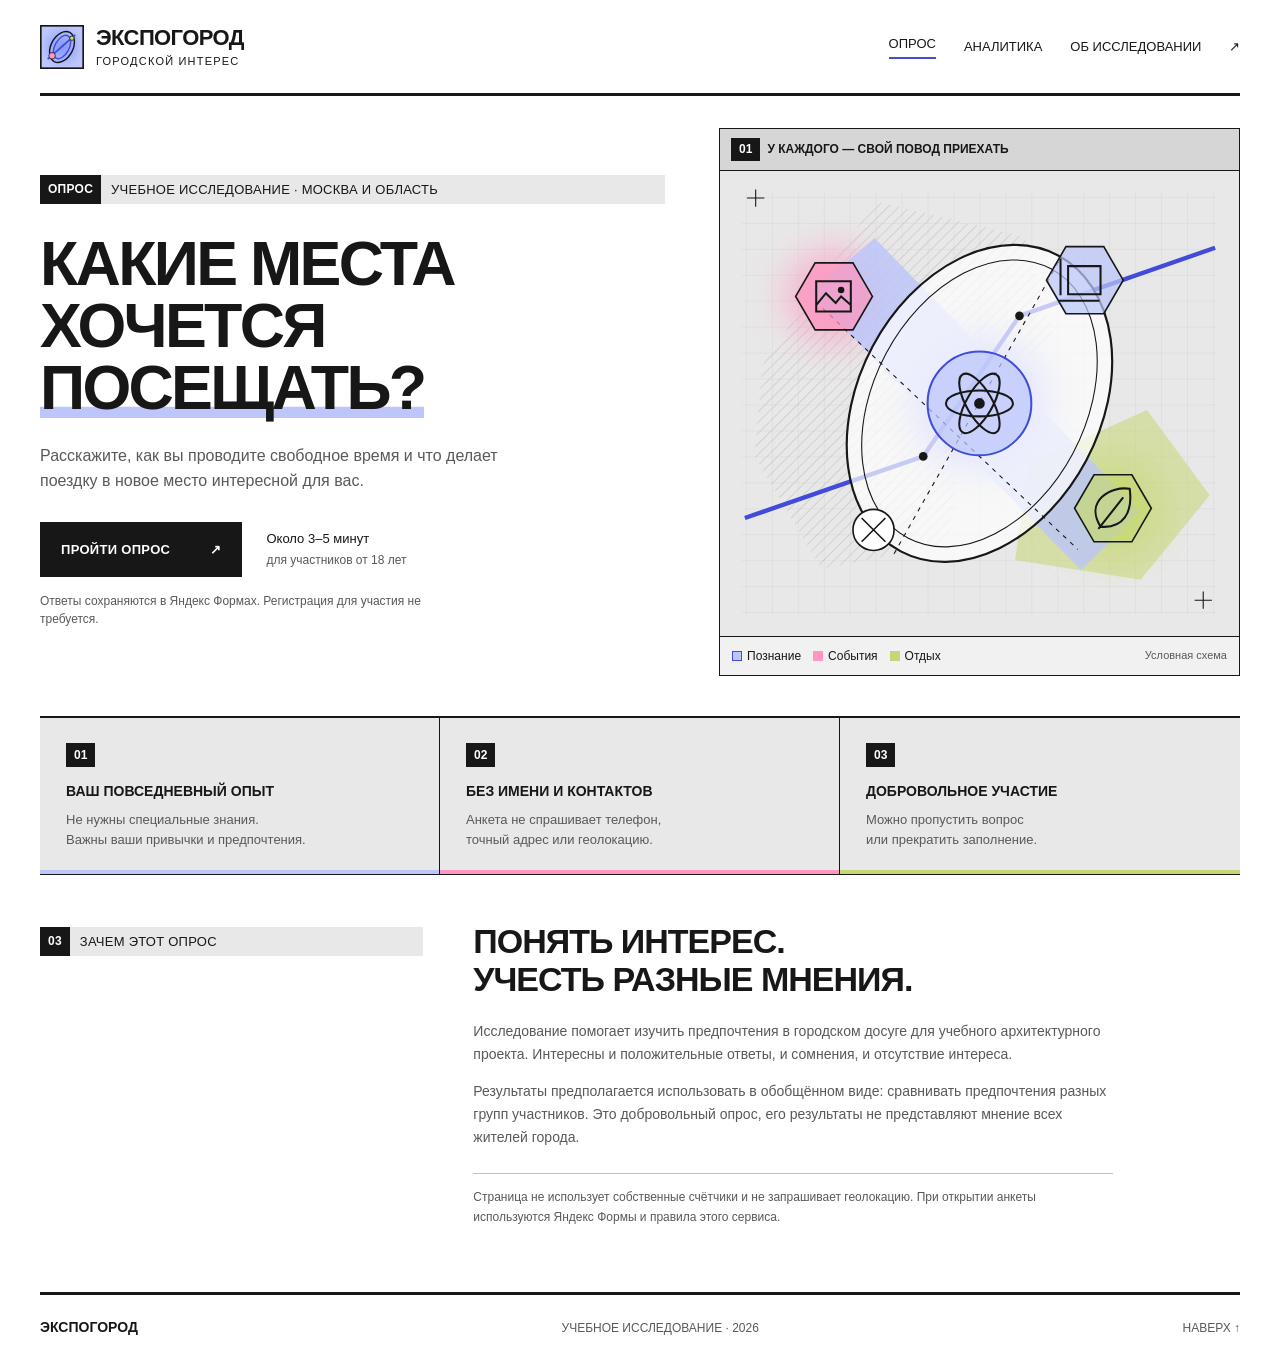
==== index.html @ 13294759 "Strengthen infographic outlines, soften fills and enrich metric gradients" ====
<!doctype html>
<html lang="ru">
<head>
  <meta charset="utf-8">
  <meta name="viewport" content="width=device-width, initial-scale=1">
  <meta name="description" content="Учебное исследование городского досуга: какие места вы посещаете и что хотели бы видеть рядом.">
  <meta name="theme-color" content="#414cda">
  <title>Экспогород — городской интерес</title>
  <link rel="icon" href="assets/mark.svg?v=2.8" type="image/svg+xml">
  <link rel="stylesheet" href="style.css?v=2.8">
  <script src="config.js?v=2.8" defer></script>
  <script src="app.js?v=2.8" defer></script>
</head>
<body>
  <a class="skip" href="#main">Перейти к содержанию</a>
  <header class="header wrap">
    <a class="brand" href="./" aria-label="Экспогород — главная"><img src="assets/mark.svg?v=2.8" alt="" width="34" height="34">ЭКСПОГОРОД<span>городской интерес</span></a>
    <nav class="header-nav" aria-label="Разделы страницы"><a class="about-link" href="./" aria-current="page">Опрос</a><a class="about-link" href="analytics.html">Аналитика</a><a class="about-link" href="#about">Об исследовании <span aria-hidden="true">↗</span></a></nav>
  </header>
  <main id="main">
    <section class="hero wrap" aria-labelledby="title">
      <div class="hero-copy">
        <p class="eyebrow"><span class="badge">Опрос</span> Учебное исследование · Москва и область</p>
        <h1 id="title">Какие места<br>хочется<br><em>посещать?</em></h1>
        <p class="lead">Расскажите, как вы проводите свободное время и что делает поездку в новое место интересной для вас.</p>
        <div class="hero-action"><button id="start" class="primary" type="button">Пройти опрос <span aria-hidden="true">↗</span></button><span class="duration">Около 3–5 минут<br><small>для участников от 18 лет</small></span></div>
        <p id="availability" class="availability" role="status">Ответы сохраняются в Яндекс Формах. Регистрация для участия не требуется.</p>
      </div>
      <div class="art" aria-hidden="true">
        <div class="diagram-title"><span class="badge">01</span> У каждого — свой повод приехать</div>
        <svg viewBox="0 0 480 430" xmlns="http://www.w3.org/2000/svg">
          <defs>
            <filter id="hero-glow" x="-90%" y="-90%" width="280%" height="280%"><feGaussianBlur stdDeviation="17"/></filter>
            <pattern id="grid" width="24" height="24" patternUnits="userSpaceOnUse"><path d="M24 0H0V24" fill="none" stroke="#c8c8c8" stroke-width=".5"/></pattern>
            <pattern id="hatch" width="7" height="7" patternUnits="userSpaceOnUse" patternTransform="rotate(45)"><path d="M0 0V7" stroke="#bdbdbd" stroke-width="1"/></pattern>
          </defs>
          <rect width="480" height="430" fill="#e8e8e8"/><rect x="20" y="20" width="440" height="390" fill="url(#grid)"/>
          <g filter="url(#hero-glow)" opacity=".65"><circle cx="240" cy="215" r="62" fill="#7e8dff"/><circle cx="105" cy="116" r="44" fill="#fe96c1"/><circle cx="363" cy="312" r="44" fill="#c6d875"/></g>
          <path d="M39 180 144 28l138 33 27 93-82 58-16 133-117 23-62-104Z" fill="url(#hatch)"/>
          <path d="m286 270 109-49 58 79-64 78-116-18Z" fill="#c6d875" fill-opacity=".55"/>
          <path d="m83 113 60-51 246 253-55 54Z" fill="#bcc6fb" fill-opacity=".8"/>
          <path d="M23 321 188 264 277 134 458 71" fill="none" stroke="#414cda" stroke-width="4"/>
          <g transform="rotate(28 240 215)" fill="#fff" fill-opacity=".7" stroke="#171717">
            <ellipse cx="240" cy="215" rx="112" ry="155" stroke-width="2"/><ellipse cx="240" cy="215" rx="98" ry="141" fill="none" stroke-width="1"/>
          </g>
          <path d="m95 127 236 223M161 354 315 81" stroke="#171717" stroke-width="1" stroke-dasharray="4 5" fill="none"/>
          <circle cx="240" cy="215" r="48" fill="#bcc6fb" fill-opacity=".72" stroke="#414cda" stroke-width="1.9"/>
          <g transform="translate(240 215)" fill="none" stroke="#171717" stroke-width="1.9">
            <ellipse rx="31" ry="12"/><ellipse rx="31" ry="12" transform="rotate(60)"/><ellipse rx="31" ry="12" transform="rotate(120)"/><circle r="4" fill="#171717"/>
          </g>
          <g transform="translate(105 116)">
            <path d="m-35 0 18-31h35L36 0 18 31h-35Z" fill="#fe96c1" fill-opacity=".72" stroke="#171717" stroke-width="1.5"/>
            <path d="M-16-14h32v28h-32Zm0 22 9-11 9 9 5-6 9 8" fill="none" stroke="#171717" stroke-width="1.9"/><circle cx="7" cy="-6" r="3" fill="#171717"/>
          </g>
          <g transform="translate(363 312)">
            <path d="m-35 0 18-31h35L36 0 18 31h-35Z" fill="#c6d875" fill-opacity=".72" stroke="#171717" stroke-width="1.5"/>
            <path d="M-11 17C-26-7-1-21 16-18c3 22-6 37-27 35ZM-13 19 10-10" fill="none" stroke="#171717" stroke-width="1.9"/>
          </g>
          <g transform="translate(337 101)">
            <path d="m-35 0 18-31h35L36 0 18 31h-35Z" fill="#bcc6fb" fill-opacity=".72" stroke="#171717" stroke-width="1.5"/>
            <path d="M-15-13h30v26h-30Zm-7-7v34m-2 5h38" fill="none" stroke="#171717" stroke-width="1.9"/>
          </g>
          <g transform="translate(142 332)">
            <circle r="19" fill="#fff" stroke="#171717" stroke-width="1.5"/><path d="m-11 11 22-22m-22 0 22 22" stroke="#171717" stroke-width="1.5"/>
          </g>
          <g fill="#171717"><circle cx="188" cy="264" r="4"/><circle cx="277" cy="134" r="4"/></g>
          <g stroke="#171717" stroke-width="1"><path d="M25 25h16m-8-8v16M439 397h16m-8-8v16"/></g>
        </svg>
        <div class="diagram-legend"><span><i class="swatch science"></i>Познание</span><span><i class="swatch events"></i>События</span><span><i class="swatch nature"></i>Отдых</span><small>Условная схема</small></div>
      </div>
    </section>
    <section class="facts wrap" aria-label="Участие в опросе">
      <div><span class="number">01</span><h2>Ваш повседневный опыт</h2><p>Не нужны специальные знания.<br>Важны ваши привычки и предпочтения.</p></div>
      <div><span class="number">02</span><h2>Без имени и контактов</h2><p>Анкета не спрашивает телефон,<br>точный адрес или геолокацию.</p></div>
      <div><span class="number">03</span><h2>Добровольное участие</h2><p>Можно пропустить вопрос<br>или прекратить заполнение.</p></div>
    </section>
    <section id="survey" class="survey wrap" hidden aria-labelledby="survey-title">
      <div class="section-top"><div><p class="eyebrow"><span class="badge">02</span> Анкета</p><h2 id="survey-title">Ваш взгляд на город</h2></div><a id="form-link" class="text-link" target="_blank" rel="noopener noreferrer">Открыть отдельно ↗</a></div>
      <p class="embed-note">Если анкета не загрузилась, откройте её отдельно. Ответы сохраняются в Яндекс Формах.</p>
      <div id="form-mount"></div>
    </section>
    <section id="about" class="about wrap" aria-labelledby="about-title">
      <p class="eyebrow"><span class="badge">03</span> Зачем этот опрос</p><div><h2 id="about-title">Понять интерес.<br>Учесть разные мнения.</h2><p>Исследование помогает изучить предпочтения в городском досуге для учебного архитектурного проекта. Интересны и положительные ответы, и сомнения, и отсутствие интереса.</p><p>Результаты предполагается использовать в обобщённом виде: сравнивать предпочтения разных групп участников. Это добровольный опрос, его результаты не представляют мнение всех жителей города.</p><p class="privacy">Страница не использует собственные счётчики и не запрашивает геолокацию. При открытии анкеты используются Яндекс Формы и правила этого сервиса.</p></div>
    </section>
  </main>
  <footer class="footer wrap"><span>ЭКСПОГОРОД</span><span>Учебное исследование · 2026</span><a href="#main">Наверх ↑</a></footer>
  <noscript><p class="wrap">Без JavaScript можно <a href="https://forms.yandex.ru/u/6aca68b9060b53c6863d3e48" target="_blank" rel="noopener noreferrer">открыть анкету отдельно в Яндекс Формах</a>.</p></noscript>
</body>
</html>
---- style.css ----
:root{--ink:#171717;--muted:#595959;--paper:#fff;--panel:#e8e8e8;--line:#bebebe;--accent:#414cda;--lavender:#bcc6fb;--pink:#fe96c1;--lime:#c6d875}
*{box-sizing:border-box}html{scroll-behavior:smooth;scroll-padding-top:24px}body{margin:0;background:var(--paper);color:var(--ink);font-family:'Helvetica Neue',Helvetica,Arial,sans-serif;line-height:1.5}a{color:inherit}.wrap{max-width:1320px;width:calc(100% - 80px);margin-inline:auto}.skip{position:absolute;left:12px;top:-80px;background:var(--ink);color:white;padding:12px;z-index:10}.skip:focus{top:12px}
.header{display:flex;align-items:center;justify-content:space-between;min-height:96px;border-bottom:3px solid var(--ink)}.brand{display:grid;grid-template-columns:38px auto;gap:0 12px;font-size:22px;font-weight:700;letter-spacing:-.6px;text-decoration:none;line-height:1.15}.brand img{grid-row:span 2;width:38px;height:38px}.brand span{font-size:10px;font-weight:400;letter-spacing:1.2px;text-transform:uppercase;margin-top:5px}.about-link{font-size:12px;text-decoration:none;text-transform:uppercase}.about-link span{margin-left:24px}.about-link:hover{text-decoration:underline}
.hero{display:grid;grid-template-columns:1.2fr 1fr;gap:54px;padding-top:32px;padding-bottom:40px;align-items:center}.eyebrow{font-size:10px;font-weight:500;letter-spacing:.4px;text-transform:uppercase;margin:0 0 28px;display:flex;align-items:center;gap:8px;line-height:1.6}.badge{display:inline-block;background:var(--ink);color:white;padding:2px 7px;font-weight:700;font-size:10px;line-height:1.4;flex:none}.hero .eyebrow{background:var(--panel);padding-right:8px}
h1{font-size:clamp(40px,4.9vw,68px);font-weight:700;line-height:.99;letter-spacing:-2.7px;text-transform:uppercase;margin:0 0 26px}h1 em{font:inherit;font-style:normal;display:inline-block;box-shadow:inset 0 -.18em var(--lavender)}.lead{font-size:16px;max-width:460px;line-height:1.55;color:var(--muted);margin:0 0 28px}.hero-action{display:flex;align-items:center;gap:24px}.primary{font:inherit;font-size:13px;font-weight:600;text-transform:uppercase;letter-spacing:.3px;background:var(--ink);color:#fff;border:1px solid var(--ink);border-radius:0;padding:17px 20px;cursor:pointer;min-height:54px;transition:background .15s,border-color .15s}.primary span{margin-left:36px}.primary:hover:enabled{background:var(--accent);border-color:var(--accent)}.primary:disabled{cursor:default;background:var(--panel);color:var(--muted);border-color:var(--line)}.duration{font-size:12px;line-height:1.6}.duration small{font-size:10px;color:var(--muted)}.availability{font-size:10px;max-width:435px;color:var(--muted);margin:15px 0 0}
.art{width:100%;max-width:530px;justify-self:end;border:1px solid var(--ink);background:var(--panel)}.diagram-title{display:flex;align-items:center;gap:7px;font-size:10px;font-weight:600;text-transform:uppercase;background:#d6d6d6;padding:7px 10px;border-bottom:1px solid var(--ink)}.art svg{width:100%;display:block}.diagram-legend{display:flex;gap:14px;align-items:center;flex-wrap:wrap;border-top:1px solid var(--ink);padding:10px 12px;font-size:10px;background:#f1f1f1}.diagram-legend span{display:flex;align-items:center;gap:5px}.diagram-legend small{margin-left:auto;font-size:9px;color:var(--muted)}.swatch{display:inline-block;width:9px;height:9px}.science{background:var(--lavender);border:1px solid var(--accent)}.events{background:var(--pink)}.nature{background:var(--lime)}
.facts{display:grid;grid-template-columns:repeat(3,1fr);border-top:2px solid var(--ink);border-bottom:1px solid var(--ink);background:var(--panel)}.facts>div{position:relative;padding:24px 26px 23px;border-right:1px solid var(--ink)}.facts>div:last-child{border-right:0}.number{display:inline-block;background:var(--ink);color:white;font-size:10px;font-weight:700;padding:1px 6px;margin-bottom:14px}.facts h2{font-size:13px;font-weight:700;text-transform:uppercase;margin:0 0 8px}.facts p{font-size:12px;color:var(--muted);margin:0;line-height:1.6}.facts>div:after{content:'';position:absolute;left:0;right:0;bottom:0;height:4px;background:var(--lavender)}.facts>div:nth-child(2):after{background:var(--pink)}.facts>div:nth-child(3):after{background:var(--lime)}
.about{display:grid;grid-template-columns:1fr 2fr;gap:50px;padding-top:48px;padding-bottom:52px}.about>.eyebrow{align-self:start;background:var(--panel);margin-top:4px}.about h2,.survey h2{font-size:34px;line-height:1.1;font-weight:700;letter-spacing:-1px;text-transform:uppercase;margin:0 0 22px}.about p:not(.eyebrow){font-size:14px;max-width:640px;color:var(--muted);line-height:1.65}.about .privacy{font-size:11px!important;margin-top:24px;border-top:1px solid var(--line);padding-top:14px}.footer{display:flex;align-items:center;justify-content:space-between;border-top:3px solid var(--ink);padding-block:22px;font-size:10px;text-transform:uppercase;color:var(--muted)}.footer>span:first-child{font-weight:700;color:var(--ink);font-size:14px}.footer a{text-decoration:none}
.survey{padding-block:38px;scroll-margin-top:18px}.survey[hidden]{display:none}.section-top{display:flex;justify-content:space-between;align-items:center;gap:20px}.section-top .eyebrow{background:var(--panel);margin-bottom:20px}.text-link{font-size:12px}.embed-note{font-size:11px;color:var(--muted);margin-bottom:26px}#form-mount{max-width:756px;margin-inline:auto;border-top:3px solid var(--accent);background:var(--panel)}iframe{display:block;width:100%;height:1050px;border:0;background:var(--panel)}:focus-visible{outline:3px solid var(--accent);outline-offset:4px}
@media(min-width:1400px){.hero{gap:72px}h1{font-size:72px}}
@media(max-width:900px){.wrap{width:calc(100% - 40px)}.header{min-height:84px}.hero{gap:28px;grid-template-columns:1.15fr 1fr}h1{font-size:clamp(34px,5.1vw,49px);letter-spacing:-1.7px}.lead{font-size:14px}.hero-action{gap:14px}.primary{font-size:11px;padding:15px}.primary span{margin-left:16px}.duration{font-size:10px}.duration small{font-size:9px}.diagram-title{font-size:8px;padding:6px}.diagram-legend{gap:8px;font-size:9px;padding:8px}.diagram-legend small{width:100%;margin:0}.facts>div{padding:20px 18px}.facts h2{font-size:11px}.facts p{font-size:11px}.about{grid-template-columns:1fr 2fr;gap:28px}.about h2,.survey h2{font-size:29px}}
@media(max-width:640px){.wrap{width:calc(100% - 32px)}.header{min-height:78px}.brand{font-size:18px;grid-template-columns:32px auto;gap:0 8px}.brand img{width:32px;height:32px}.brand span{font-size:8px;letter-spacing:.5px}.about-link{font-size:9px}.about-link span{margin-left:7px}.hero{grid-template-columns:1fr;gap:28px;padding-top:24px;padding-bottom:28px}.hero .eyebrow{font-size:8px;margin-bottom:24px;gap:6px}.badge{font-size:9px}h1{font-size:clamp(34px,9.5vw,58px);letter-spacing:-1.6px}.lead{font-size:15px;max-width:440px;margin-bottom:24px}.hero-action{gap:18px}.primary{font-size:12px;padding:16px 18px}.duration{font-size:11px}.availability{font-size:10px}.art{max-width:100%;justify-self:stretch}.diagram-title{font-size:9px;padding:7px 9px}.diagram-legend{font-size:10px;gap:12px}.diagram-legend small{width:auto;margin-left:auto}.facts{grid-template-columns:1fr}.facts>div{border-right:0;border-bottom:1px solid var(--ink);padding:20px 18px;display:grid;grid-template-columns:26px 1fr;gap:0 12px}.facts>div:last-child{border-bottom:0}.number{grid-row:span 2;margin:1px 0 0;align-self:start;text-align:center}.facts h2{font-size:12px;margin-bottom:6px}.facts p{font-size:12px}.about{grid-template-columns:1fr;gap:16px;padding-block:32px}.about>.eyebrow{margin:0}.about h2,.survey h2{font-size:28px}.about p:not(.eyebrow){font-size:13px}.section-top{display:block}.text-link{display:inline-block;margin-bottom:12px}.embed-note{font-size:11px}.survey{padding-block:30px}#form-mount{margin-inline:-8px}.footer{font-size:9px;gap:15px;flex-wrap:wrap}.footer>span:first-child{font-size:12px}iframe{height:1150px}}
@media(prefers-reduced-motion:reduce){html{scroll-behavior:auto}.primary{transition:none}}
/* 2.3 — readable labels, reusable symbols, research dashboard. */
.header-nav{display:flex;gap:28px;align-items:center}.brand{grid-template-columns:44px auto}.brand img{width:44px;height:44px}.brand span{font-size:11px}.about-link{font-size:13px}.eyebrow{font-size:13px;letter-spacing:.25px;gap:10px;min-height:29px}.badge,.number{font-size:12px;padding:3px 8px}.hero .eyebrow{align-items:flex-start}.hero .eyebrow .badge{margin-block:0}.diagram-title{font-size:12px;line-height:1.4;padding:9px 11px}.diagram-legend{font-size:12px;gap:12px}.diagram-legend small{font-size:11px}.swatch{width:10px;height:10px}.availability,.duration small,.embed-note{font-size:12px}.duration{font-size:13px}.facts h2{font-size:14px}.facts p{font-size:13px}.footer{font-size:12px}.about .privacy{font-size:12px!important}.icon{width:22px;height:22px;fill:none;stroke:currentColor;stroke-width:1.5;stroke-linecap:round;stroke-linejoin:round;flex:none}
.results{padding-block:48px;border-bottom:1px solid var(--ink)}.results h2{font-size:clamp(28px,3vw,42px);line-height:1.07;letter-spacing:-1.3px;text-transform:uppercase;margin:0 0 20px;max-width:790px}.results .section-top{align-items:flex-end}.snapshot-label{display:flex;align-items:center;gap:9px;font-size:12px;text-transform:uppercase;white-space:nowrap;padding-bottom:24px}.results-intro{max-width:710px;margin:0 0 20px;font-size:16px;color:var(--muted)}.results-status{font-size:13px;margin:22px 0 14px;color:var(--muted)}.metrics{display:grid;grid-template-columns:repeat(3,1fr);border:1px solid var(--ink);margin-bottom:26px}.metric{padding:22px 24px;border-right:1px solid var(--ink);position:relative;overflow:hidden;background:linear-gradient(130deg,#dce2ff 0%,#eff1ff 46%,#fff 92%)}.metric:nth-child(2){background:linear-gradient(130deg,#ffd5e7 0%,#fff0f6 46%,#fff 92%)}.metric:nth-child(3){background:linear-gradient(130deg,#e0ebaf 0%,#f2f6df 46%,#fff 92%);border-right:0}.metric-label{display:flex;gap:10px;align-items:center;font-size:13px;text-transform:uppercase;font-weight:600}.metric strong{font-size:60px;line-height:1.15;display:block;font-weight:500;letter-spacing:-3px;margin:18px 0 10px}.metric p{font-size:12px;line-height:1.5;color:var(--muted);margin:0;max-width:260px}.network-panel{border:1px solid var(--ink);background:var(--panel)}.network-heading{display:flex;justify-content:space-between;gap:16px;align-items:center;border-bottom:1px solid var(--ink);padding:14px 18px;background:#d6d6d6}.network-heading h3{font-size:14px;text-transform:uppercase;display:flex;align-items:center;gap:10px;margin:0}.edge-filter{font-size:12px;display:flex;align-items:center;gap:10px}.edge-filter select{font:inherit;font-size:13px;padding:7px 24px 7px 9px;background:#fff;border:1px solid var(--ink);color:var(--ink);border-radius:0}.edge-filter select:disabled{color:var(--muted);border-color:var(--line)}.network-layout{display:grid;grid-template-columns:1.15fr 1fr}.network-canvas{position:relative;display:flex;align-items:center;min-width:0;min-height:400px;background:radial-gradient(ellipse at 45% 50%,#b6c1ff80,transparent 50%),linear-gradient(90deg,#c8c8c847 1px,transparent 1px),linear-gradient(#c8c8c847 1px,transparent 1px);background-size:auto,24px 24px,24px 24px}.network-canvas>svg{display:block;width:100%;height:auto}.network-empty{position:absolute;inset:0;display:flex;flex-direction:column;align-items:center;justify-content:center;text-align:center;padding:30px;background:radial-gradient(ellipse at center,#eeeeeeef,transparent 75%)}.network-empty[hidden]{display:none}.empty-symbol{font-size:70px;font-weight:200;line-height:1;margin-bottom:12px;text-shadow:0 0 30px #414cdacc}.network-empty strong{font-size:20px;line-height:1.25;max-width:280px}.network-empty p{font-size:14px;color:var(--muted);line-height:1.6}.network-key{padding:24px;border-left:1px solid var(--ink);background:#f8f8f8}.network-key h4{font-size:14px;text-transform:uppercase;margin:0 0 6px}.network-base{font-size:12px;color:var(--muted);margin:0 0 16px}.network-nodes{padding:0;margin:0;list-style:none;display:grid;gap:8px}.network-nodes li{display:grid;grid-template-columns:27px 1fr auto;gap:10px;align-items:center;font-size:13px;padding:9px 10px;border:1px solid var(--line);background:#fff}.node-key{width:26px;height:26px;border:1px solid var(--ink);display:flex;align-items:center;justify-content:center;font-size:11px;font-weight:600}.node-count{font-variant-numeric:tabular-nums;font-size:15px;padding-left:6px}.node-caption{font-size:11px;color:var(--muted)}.network-help{font-size:12px;color:var(--muted);line-height:1.6;border-top:1px solid var(--line);padding-top:14px;margin:18px 0 0}.network-caption{display:flex;align-items:center;flex-wrap:wrap;gap:12px 24px;padding:12px 18px;border-top:1px solid var(--ink);font-size:12px;background:#f1f1f1}.network-caption>span{display:flex;gap:6px;align-items:center}.network-caption .caption-note{margin-left:auto;color:var(--muted)}.network-details{border-block:1px solid var(--ink);margin-top:20px}.network-details summary{padding:18px 0;cursor:pointer;font-size:14px;font-weight:600;display:flex;align-items:center;justify-content:space-between;list-style:none}.network-details summary::-webkit-details-marker{display:none}.network-details[open] summary>span{transform:rotate(45deg)}.method-grid{display:grid;grid-template-columns:1fr 1fr;gap:40px;padding-bottom:12px}.method-grid h3{font-size:14px;margin:4px 0 10px;text-transform:uppercase}.method-grid p,.network-table p{font-size:13px;line-height:1.65;color:var(--muted)}.network-table{overflow-x:auto;padding-bottom:18px}.network-table table{border-collapse:collapse;width:100%;font-size:13px;text-align:left}.network-table th,.network-table td{border-bottom:1px solid var(--line);padding:10px 12px;vertical-align:top}.network-table th{background:var(--panel);font-weight:500}.network-table th:nth-child(n+2),.network-table td:nth-child(n+2){text-align:right;white-space:nowrap}.results-footnote{font-size:12px;color:var(--muted);max-width:900px;line-height:1.65;margin:18px 0 0}
@media(max-width:900px){.header-nav{gap:18px}.about-link{font-size:12px}.eyebrow{font-size:12px}.hero .eyebrow{line-height:1.5}.diagram-title{font-size:11px}.diagram-legend{font-size:11px}.diagram-legend small{font-size:11px}.duration{font-size:12px}.duration small{font-size:11px}.facts h2{font-size:12px}.facts p{font-size:12px}.network-layout{grid-template-columns:1fr}.network-key{border-left:0;border-top:1px solid var(--ink)}.network-nodes{grid-template-columns:1fr 1fr}.network-canvas{min-height:340px;max-height:520px}.network-canvas>svg{max-height:520px}.metric{padding:20px 16px}.metric-label{font-size:12px}.metric strong{font-size:52px}.snapshot-label{display:none}}
@media(max-width:640px){.header{padding-block:17px;gap:18px;align-items:flex-start}.brand{font-size:18px;grid-template-columns:36px auto;gap:0 8px}.brand img{width:36px;height:36px}.brand span{font-size:9px}.header-nav{flex-direction:column;align-items:flex-end;gap:8px}.about-link{font-size:11px;white-space:nowrap}.about-link span{display:none}.eyebrow,.hero .eyebrow{font-size:12px;gap:8px;line-height:1.6}.hero .eyebrow{padding-right:8px}.badge,.number{font-size:12px}.diagram-title{font-size:12px}.diagram-legend{font-size:12px}.diagram-legend small{font-size:11px}.availability,.embed-note{font-size:12px}.facts h2{font-size:13px}.facts p{font-size:13px}.duration{font-size:12px}.duration small{font-size:11px}.facts>div{grid-template-columns:32px 1fr}.results{padding-block:32px}.results h2{font-size:30px;letter-spacing:-.8px}.results-intro{font-size:14px}.metrics{grid-template-columns:1fr;gap:0}.metric{display:grid;grid-template-columns:1fr auto;gap:12px 15px;padding:20px;border-right:0;border-bottom:1px solid var(--ink)}.metric:last-child{border-bottom:0}.metric strong{grid-column:2;grid-row:span 2;font-size:42px;margin:0;align-self:center}.metric p{font-size:12px}.metric-label{font-size:12px;line-height:1.4}.network-heading{align-items:flex-start;flex-direction:column;padding:13px}.network-heading h3{font-size:13px}.edge-filter{width:100%;justify-content:space-between}.network-canvas{min-height:300px}.network-key{padding:18px 14px}.network-nodes{grid-template-columns:1fr}.network-nodes li{font-size:14px}.network-caption{padding:12px;gap:12px}.network-caption .caption-note{margin-left:0;width:100%}.network-empty strong{font-size:18px;max-width:230px}.network-empty p{font-size:13px}.network-details summary{font-size:13px;gap:20px}.method-grid{grid-template-columns:1fr;gap:10px}.footer{font-size:11px}.results-status{font-size:12px}}
@media(max-width:370px){.header{flex-direction:column;gap:16px}.header-nav{flex-direction:row;align-items:center;gap:20px}.hero-action{gap:12px}.primary{padding-inline:12px}.primary span{margin-left:12px}}
.sr-only{position:absolute;width:1px;height:1px;margin:-1px;padding:0;overflow:hidden;clip:rect(0,0,0,0);white-space:nowrap;border:0}

#form-mount,iframe{background:#fff}.survey{background:linear-gradient(#fff,#f7f7f7);padding-inline:24px}.results-status{border-left:3px solid var(--accent);padding:10px 14px;background:#f3f4fc;line-height:1.6}@media(max-width:640px){.survey{padding-inline:8px}}

/* 2.7: flush section bands and a dedicated analytics page. */
.eyebrow,.hero .eyebrow{align-items:center;line-height:1.4;min-height:29px;padding-block:0}
.eyebrow>.badge,.hero .eyebrow>.badge{align-self:stretch;display:flex;align-items:center;justify-content:center;margin:0;line-height:1.4;min-height:29px}
.header-nav .about-link[aria-current="page"]{text-decoration:none;border-bottom:2px solid var(--accent);padding-bottom:4px}
.analytics-page .results{border-bottom:0}
.analytics-page h1{font-size:clamp(30px,3.3vw,46px);line-height:1.08;letter-spacing:-1.3px;margin:0 0 20px;max-width:870px}
.analytics-page .section-top>div{min-width:0;flex:1}
@media(max-width:640px){.header-nav{gap:9px}.analytics-page h1{font-size:30px;letter-spacing:-.8px}.eyebrow>.badge,.hero .eyebrow>.badge{padding-block:4px}.analytics-page .results{padding-top:32px}}

/* 2.8: stronger diagram contours; opacity applies to color only. */
.icon{stroke-width:1.9}
.network-panel{border-width:1.5px}.network-heading,.network-caption{border-color:#171717;border-width:1.5px}.network-key{border-left-width:1.5px}.node-key{border-width:1.5px}.art{border-width:1.5px}
@media(max-width:900px){.network-key{border-left:0;border-top-width:1.5px}}
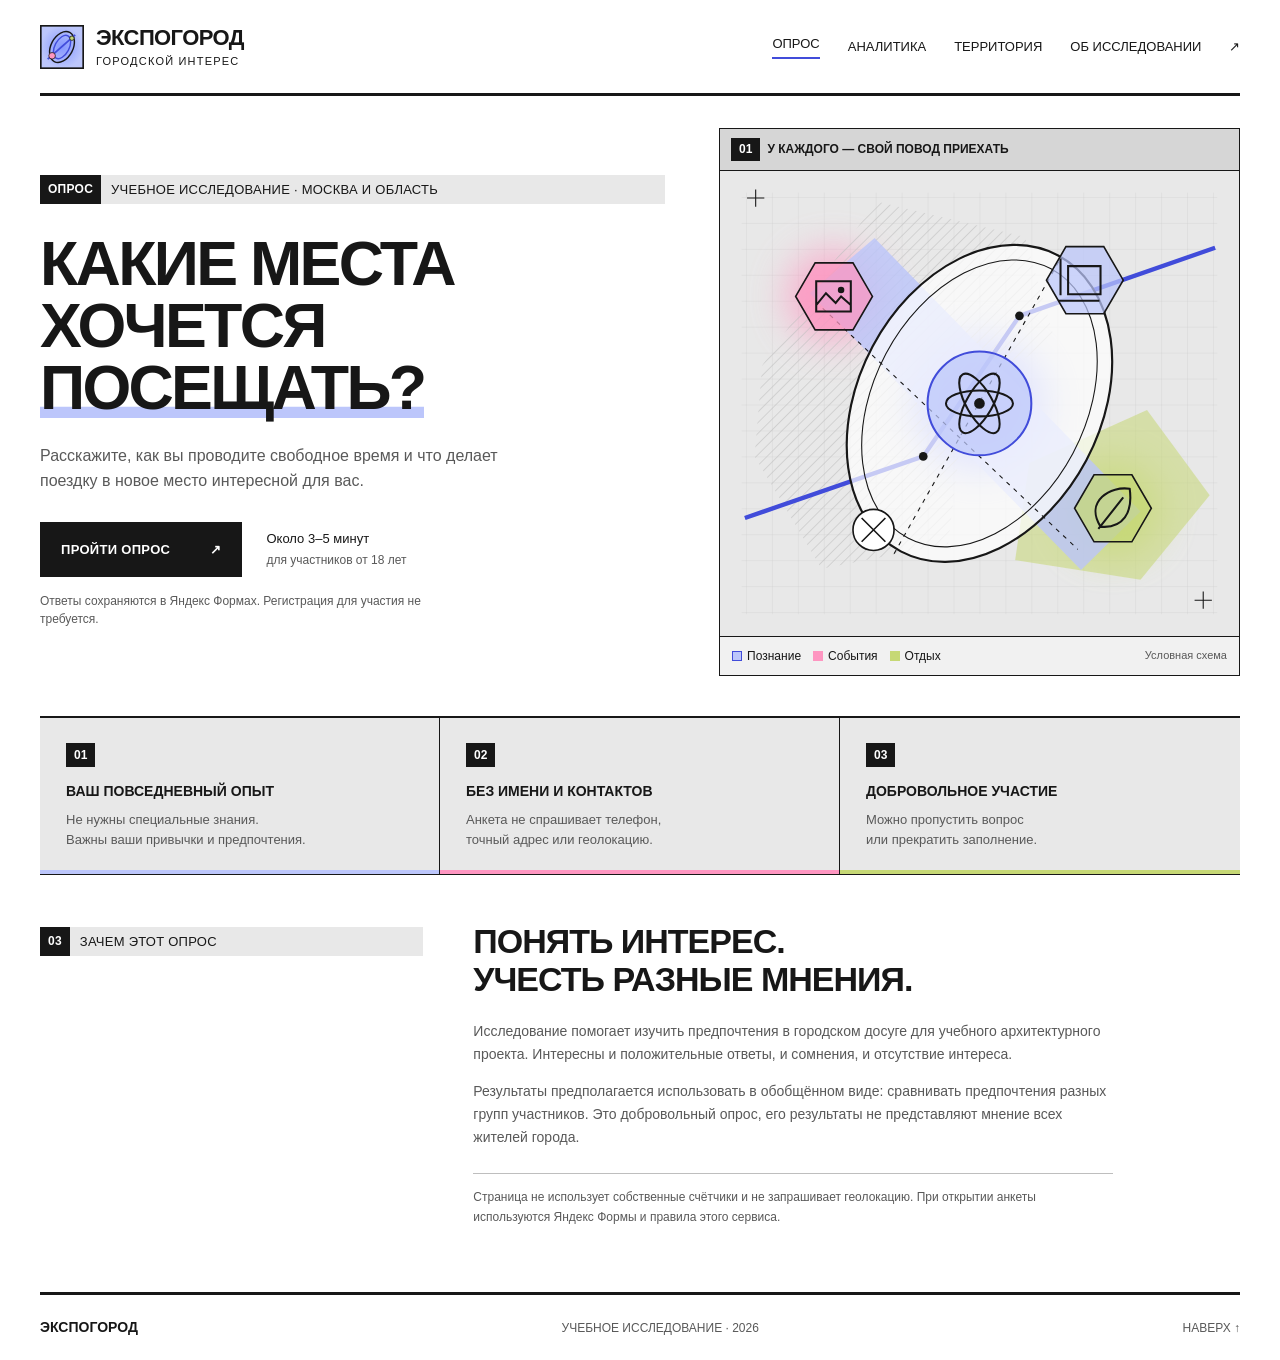
==== commit 0602c7e3: "Add Moscow territory map with sourced ring geometry and facility comparison" ====
--- a/index.html
+++ b/index.html
@@ -6,16 +6,16 @@
   <meta name="description" content="Учебное исследование городского досуга: какие места вы посещаете и что хотели бы видеть рядом.">
   <meta name="theme-color" content="#414cda">
   <title>Экспогород — городской интерес</title>
-  <link rel="icon" href="assets/mark.svg?v=2.8" type="image/svg+xml">
-  <link rel="stylesheet" href="style.css?v=2.8">
-  <script src="config.js?v=2.8" defer></script>
-  <script src="app.js?v=2.8" defer></script>
+  <link rel="icon" href="assets/mark.svg?v=2.9" type="image/svg+xml">
+  <link rel="stylesheet" href="style.css?v=2.9">
+  <script src="config.js?v=2.9" defer></script>
+  <script src="app.js?v=2.9" defer></script>
 </head>
 <body>
   <a class="skip" href="#main">Перейти к содержанию</a>
   <header class="header wrap">
-    <a class="brand" href="./" aria-label="Экспогород — главная"><img src="assets/mark.svg?v=2.8" alt="" width="34" height="34">ЭКСПОГОРОД<span>городской интерес</span></a>
-    <nav class="header-nav" aria-label="Разделы страницы"><a class="about-link" href="./" aria-current="page">Опрос</a><a class="about-link" href="analytics.html">Аналитика</a><a class="about-link" href="#about">Об исследовании <span aria-hidden="true">↗</span></a></nav>
+    <a class="brand" href="./" aria-label="Экспогород — главная"><img src="assets/mark.svg?v=2.9" alt="" width="34" height="34">ЭКСПОГОРОД<span>городской интерес</span></a>
+    <nav class="header-nav" aria-label="Разделы страницы"><a class="about-link" href="./" aria-current="page">Опрос</a><a class="about-link" href="analytics.html">Аналитика</a><a class="about-link" href="territory.html">Территория</a><a class="about-link" href="#about">Об исследовании <span aria-hidden="true">↗</span></a></nav>
   </header>
   <main id="main">
     <section class="hero wrap" aria-labelledby="title">
--- a/style.css
+++ b/style.css
@@ -34,3 +34,6 @@
 .icon{stroke-width:1.9}
 .network-panel{border-width:1.5px}.network-heading,.network-caption{border-color:#171717;border-width:1.5px}.network-key{border-left-width:1.5px}.node-key{border-width:1.5px}.art{border-width:1.5px}
 @media(max-width:900px){.network-key{border-left:0;border-top-width:1.5px}}
+
+/* 2.9: allow four section links on narrow screens. */
+@media(max-width:640px){.header{flex-wrap:wrap}.header-nav{flex-direction:row;flex-wrap:wrap;justify-content:flex-start;gap:12px 18px;width:100%}}
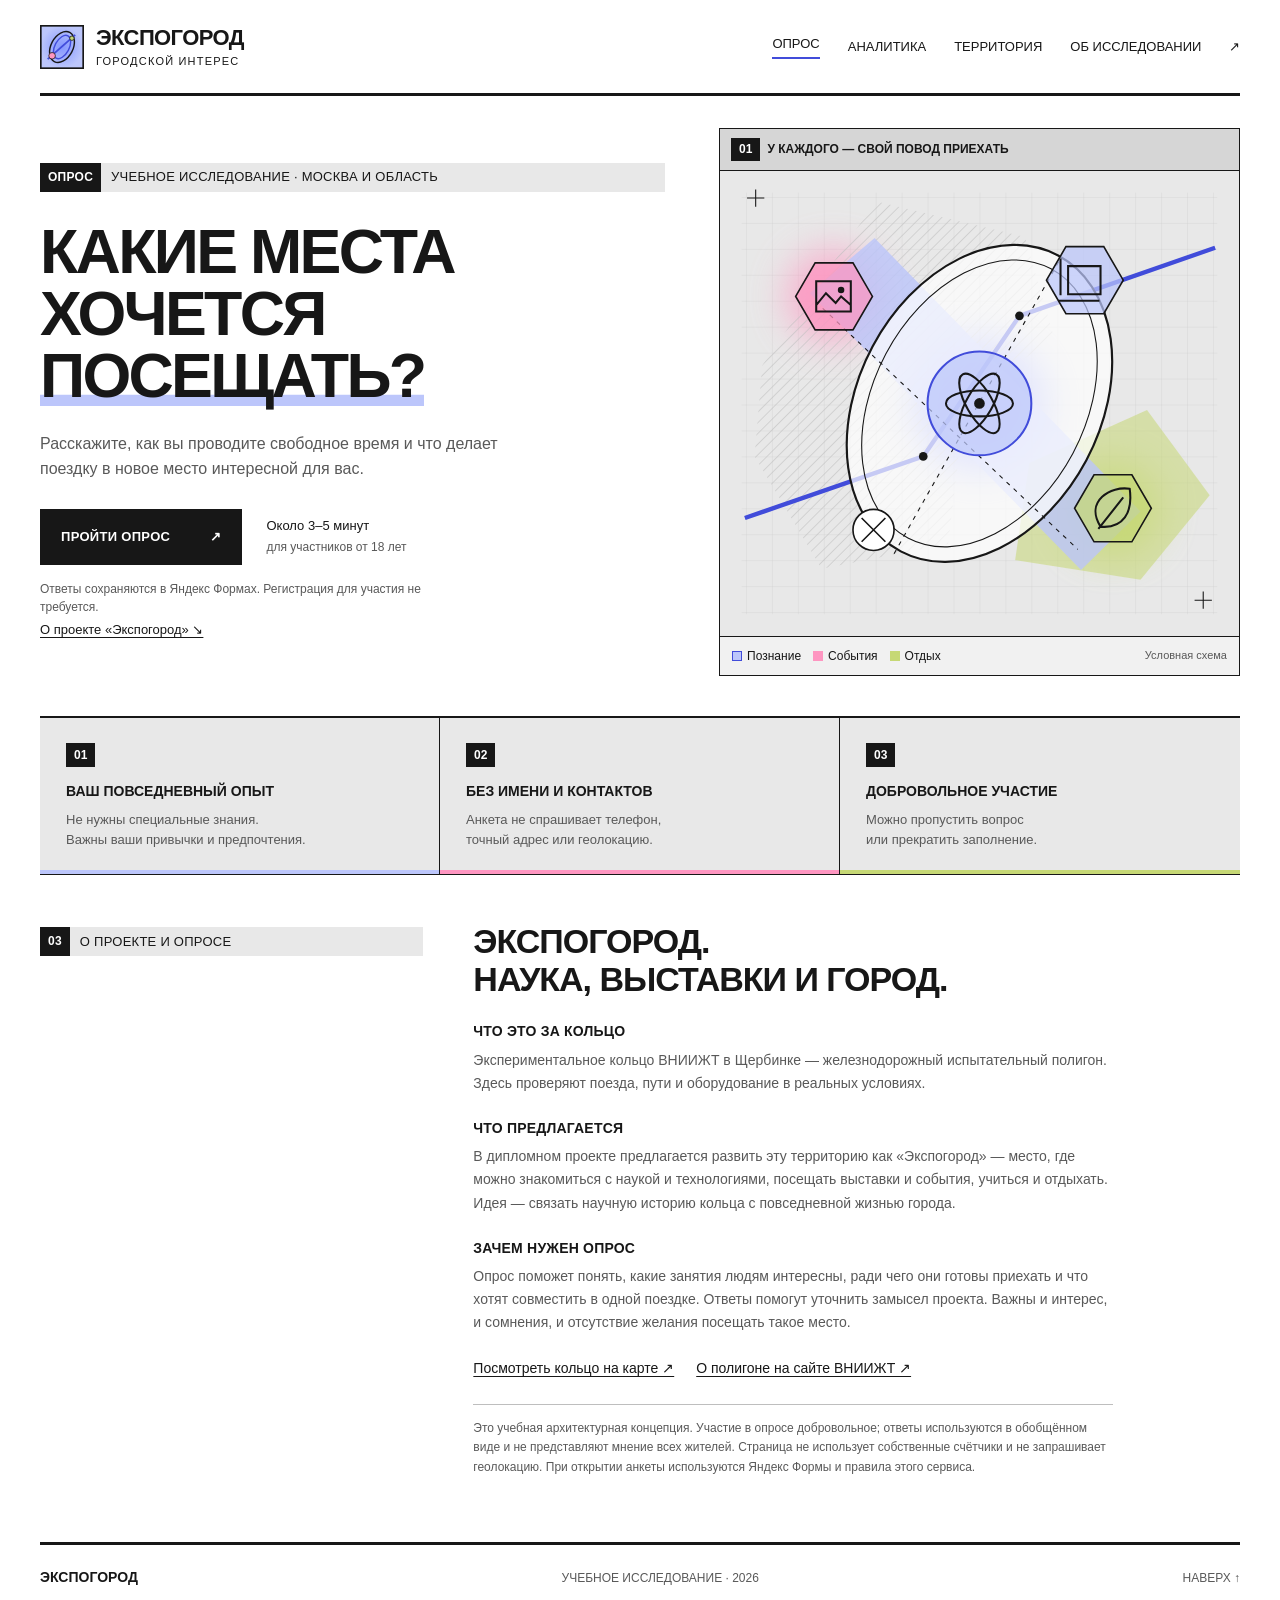
==== commit f3922701: "Explain the diploma project, experimental ring and purpose of the survey" ====
--- a/index.html
+++ b/index.html
@@ -6,15 +6,15 @@
   <meta name="description" content="Учебное исследование городского досуга: какие места вы посещаете и что хотели бы видеть рядом.">
   <meta name="theme-color" content="#414cda">
   <title>Экспогород — городской интерес</title>
-  <link rel="icon" href="assets/mark.svg?v=2.9" type="image/svg+xml">
-  <link rel="stylesheet" href="style.css?v=2.9">
-  <script src="config.js?v=2.9" defer></script>
-  <script src="app.js?v=2.9" defer></script>
+  <link rel="icon" href="assets/mark.svg?v=2.13" type="image/svg+xml">
+  <link rel="stylesheet" href="style.css?v=2.13">
+  <script src="config.js?v=2.13" defer></script>
+  <script src="app.js?v=2.13" defer></script>
 </head>
 <body>
   <a class="skip" href="#main">Перейти к содержанию</a>
   <header class="header wrap">
-    <a class="brand" href="./" aria-label="Экспогород — главная"><img src="assets/mark.svg?v=2.9" alt="" width="34" height="34">ЭКСПОГОРОД<span>городской интерес</span></a>
+    <a class="brand" href="./" aria-label="Экспогород — главная"><img src="assets/mark.svg?v=2.13" alt="" width="34" height="34">ЭКСПОГОРОД<span>городской интерес</span></a>
     <nav class="header-nav" aria-label="Разделы страницы"><a class="about-link" href="./" aria-current="page">Опрос</a><a class="about-link" href="analytics.html">Аналитика</a><a class="about-link" href="territory.html">Территория</a><a class="about-link" href="#about">Об исследовании <span aria-hidden="true">↗</span></a></nav>
   </header>
   <main id="main">
@@ -25,6 +25,7 @@
         <p class="lead">Расскажите, как вы проводите свободное время и что делает поездку в новое место интересной для вас.</p>
         <div class="hero-action"><button id="start" class="primary" type="button">Пройти опрос <span aria-hidden="true">↗</span></button><span class="duration">Около 3–5 минут<br><small>для участников от 18 лет</small></span></div>
         <p id="availability" class="availability" role="status">Ответы сохраняются в Яндекс Формах. Регистрация для участия не требуется.</p>
+        <a class="project-intro-link" href="#about">О проекте «Экспогород» ↘</a>
       </div>
       <div class="art" aria-hidden="true">
         <div class="diagram-title"><span class="badge">01</span> У каждого — свой повод приехать</div>
@@ -80,7 +81,18 @@
       <div id="form-mount"></div>
     </section>
     <section id="about" class="about wrap" aria-labelledby="about-title">
-      <p class="eyebrow"><span class="badge">03</span> Зачем этот опрос</p><div><h2 id="about-title">Понять интерес.<br>Учесть разные мнения.</h2><p>Исследование помогает изучить предпочтения в городском досуге для учебного архитектурного проекта. Интересны и положительные ответы, и сомнения, и отсутствие интереса.</p><p>Результаты предполагается использовать в обобщённом виде: сравнивать предпочтения разных групп участников. Это добровольный опрос, его результаты не представляют мнение всех жителей города.</p><p class="privacy">Страница не использует собственные счётчики и не запрашивает геолокацию. При открытии анкеты используются Яндекс Формы и правила этого сервиса.</p></div>
+      <p class="eyebrow"><span class="badge">03</span> О проекте и опросе</p>
+      <div>
+        <h2 id="about-title">Экспогород.<br>Наука, выставки и город.</h2>
+        <h3>Что это за кольцо</h3>
+        <p>Экспериментальное кольцо ВНИИЖТ в Щербинке — железнодорожный испытательный полигон. Здесь проверяют поезда, пути и оборудование в реальных условиях.</p>
+        <h3>Что предлагается</h3>
+        <p>В дипломном проекте предлагается развить эту территорию как «Экспогород» — место, где можно знакомиться с наукой и технологиями, посещать выставки и события, учиться и отдыхать. Идея — связать научную историю кольца с повседневной жизнью города.</p>
+        <h3>Зачем нужен опрос</h3>
+        <p>Опрос поможет понять, какие занятия людям интересны, ради чего они готовы приехать и что хотят совместить в одной поездке. Ответы помогут уточнить замысел проекта. Важны и интерес, и сомнения, и отсутствие желания посещать такое место.</p>
+        <p class="about-links"><a href="territory.html">Посмотреть кольцо на карте ↗</a><a href="https://www.vniizht.ru/about/scientific-centers-and-branches/experimental-ring/" target="_blank" rel="noopener noreferrer">О полигоне на сайте ВНИИЖТ ↗</a></p>
+        <p class="privacy">Это учебная архитектурная концепция. Участие в опросе добровольное; ответы используются в обобщённом виде и не представляют мнение всех жителей. Страница не использует собственные счётчики и не запрашивает геолокацию. При открытии анкеты используются Яндекс Формы и правила этого сервиса.</p>
+      </div>
     </section>
   </main>
   <footer class="footer wrap"><span>ЭКСПОГОРОД</span><span>Учебное исследование · 2026</span><a href="#main">Наверх ↑</a></footer>
--- a/style.css
+++ b/style.css
@@ -37,3 +37,8 @@
 
 /* 2.9: allow four section links on narrow screens. */
 @media(max-width:640px){.header{flex-wrap:wrap}.header-nav{flex-direction:row;flex-wrap:wrap;justify-content:flex-start;gap:12px 18px;width:100%}}
+
+/* Plain-language context for the diploma project. */
+.project-intro-link{display:inline-block;margin-top:4px;font-size:13px;color:var(--ink);text-underline-offset:3px}
+.about h3{font-size:14px;text-transform:uppercase;letter-spacing:.2px;margin:24px 0 7px;line-height:1.4}.about h3+p{margin-top:0}
+.about .about-links{display:flex;flex-wrap:wrap;gap:10px 22px;margin-top:22px;font-size:12px}.about-links a{color:var(--ink);text-underline-offset:3px}
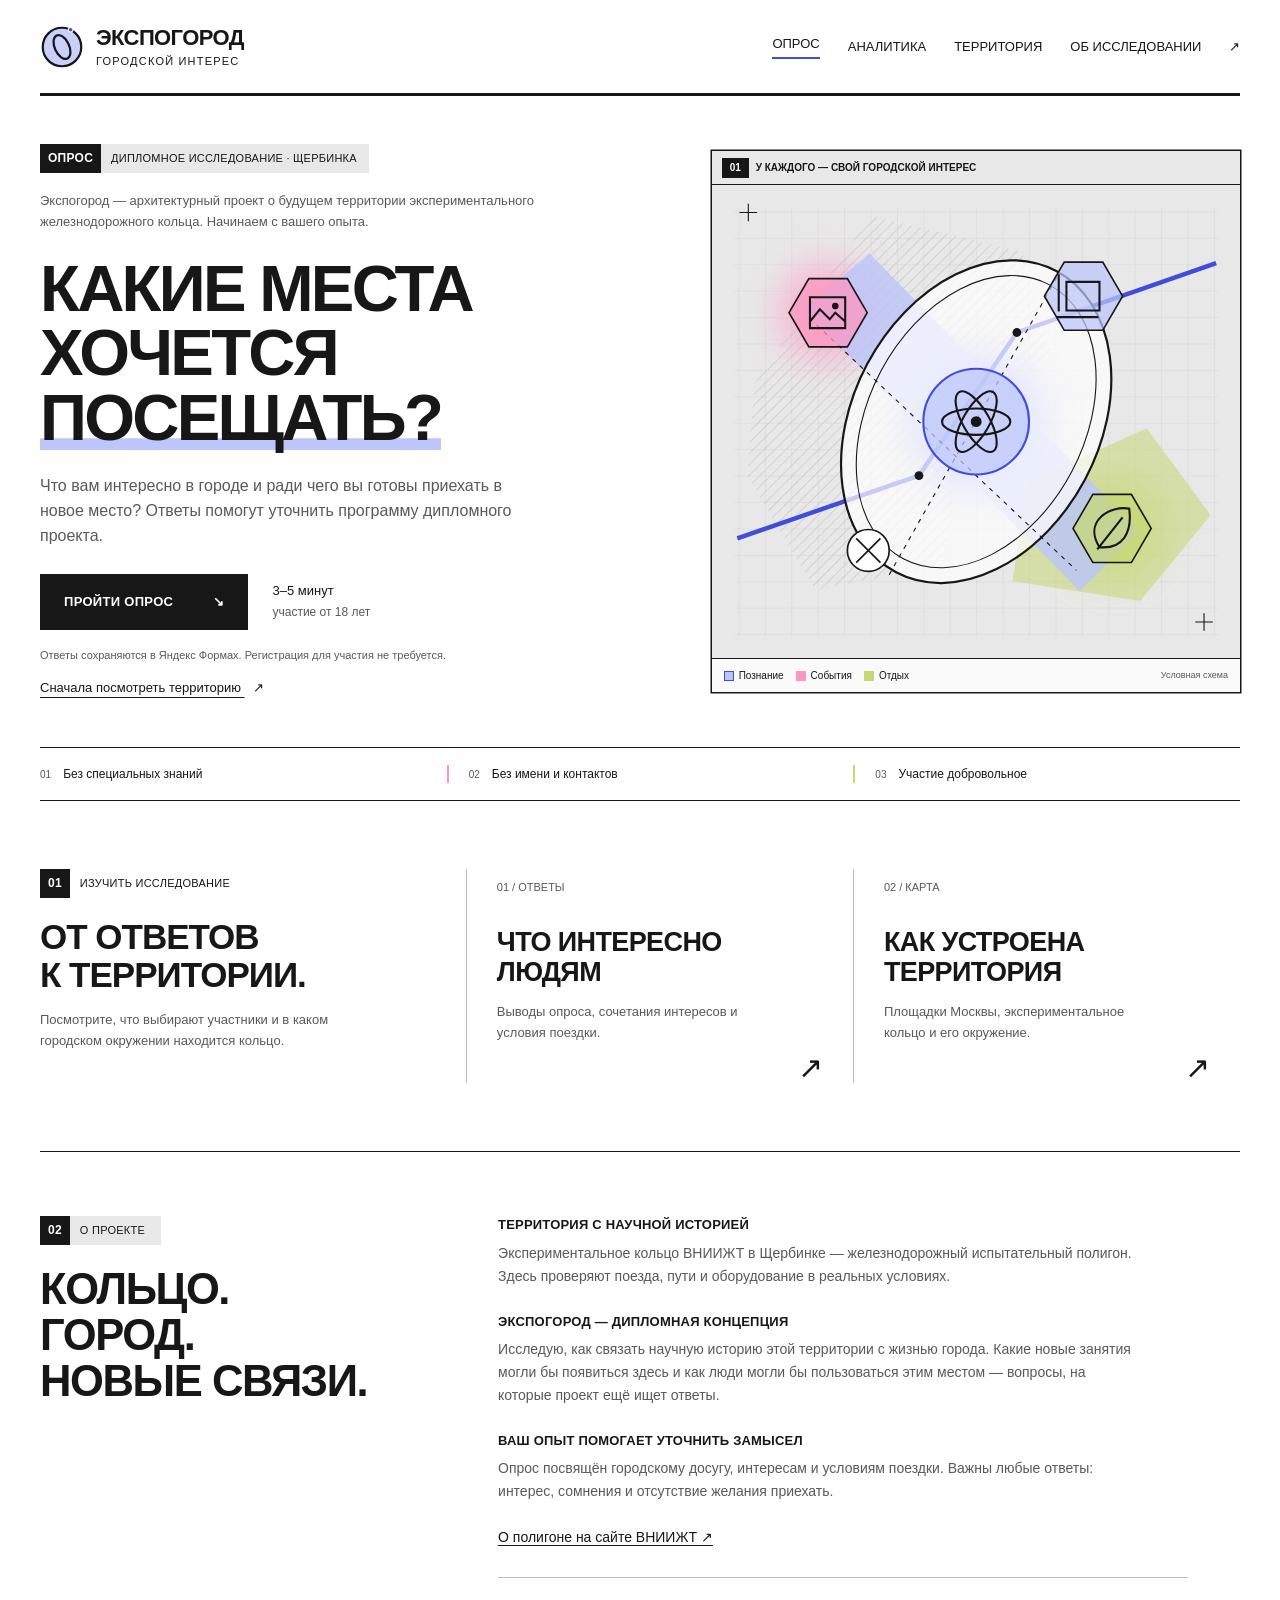
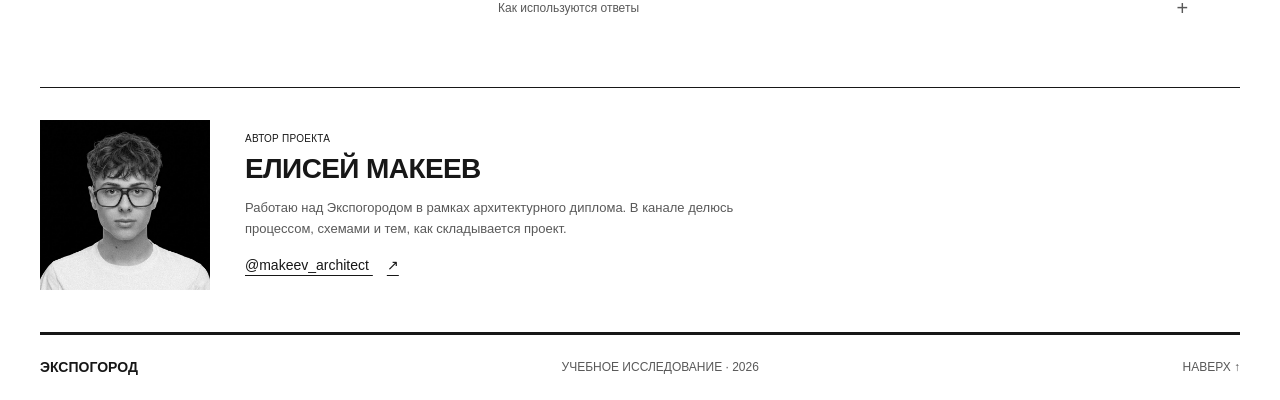
==== commit 9914fd28: "Clarify Expo-gorod project, add interactive research and guided territory views" ====
--- a/index.html
+++ b/index.html
@@ -3,32 +3,34 @@
 <head>
   <meta charset="utf-8">
   <meta name="viewport" content="width=device-width, initial-scale=1">
-  <meta name="description" content="Учебное исследование городского досуга: какие места вы посещаете и что хотели бы видеть рядом.">
+  <meta name="description" content="Экспогород — дипломное исследование территории экспериментального кольца в Щербинке. Пройдите короткий опрос о городском досуге или изучите карту и результаты.">
   <meta name="theme-color" content="#414cda">
   <title>Экспогород — городской интерес</title>
-  <link rel="icon" href="assets/mark.svg?v=2.13" type="image/svg+xml">
-  <link rel="stylesheet" href="style.css?v=2.13">
-  <script src="config.js?v=2.13" defer></script>
-  <script src="app.js?v=2.13" defer></script>
+  <link rel="icon" href="assets/mark.svg?v=3.0" type="image/svg+xml">
+  <link rel="stylesheet" href="style.css?v=3.0">
+  <script src="config.js?v=3.0" defer></script>
+  <script src="app.js?v=3.0" defer></script>
+  <script src="motion.js?v=3.0" defer></script>
 </head>
-<body>
+<body class="home-page">
   <a class="skip" href="#main">Перейти к содержанию</a>
   <header class="header wrap">
-    <a class="brand" href="./" aria-label="Экспогород — главная"><img src="assets/mark.svg?v=2.13" alt="" width="34" height="34">ЭКСПОГОРОД<span>городской интерес</span></a>
+    <a class="brand" href="./" aria-label="Экспогород — главная"><img src="assets/mark.svg?v=3.0" alt="" width="34" height="34">ЭКСПОГОРОД<span>городской интерес</span></a>
     <nav class="header-nav" aria-label="Разделы страницы"><a class="about-link" href="./" aria-current="page">Опрос</a><a class="about-link" href="analytics.html">Аналитика</a><a class="about-link" href="territory.html">Территория</a><a class="about-link" href="#about">Об исследовании <span aria-hidden="true">↗</span></a></nav>
   </header>
   <main id="main">
     <section class="hero wrap" aria-labelledby="title">
       <div class="hero-copy">
-        <p class="eyebrow"><span class="badge">Опрос</span> Учебное исследование · Москва и область</p>
+        <p class="eyebrow"><span class="badge">Опрос</span> Дипломное исследование · Щербинка</p>
+        <p class="hero-context">Экспогород — архитектурный проект о будущем территории экспериментального железнодорожного кольца. Начинаем с вашего опыта.</p>
         <h1 id="title">Какие места<br>хочется<br><em>посещать?</em></h1>
-        <p class="lead">Расскажите, как вы проводите свободное время и что делает поездку в новое место интересной для вас.</p>
-        <div class="hero-action"><button id="start" class="primary" type="button">Пройти опрос <span aria-hidden="true">↗</span></button><span class="duration">Около 3–5 минут<br><small>для участников от 18 лет</small></span></div>
+        <p class="lead">Что вам интересно в городе и ради чего вы готовы приехать в новое место? Ответы помогут уточнить программу дипломного проекта.</p>
+        <div class="hero-action"><button id="start" class="primary" type="button">Пройти опрос <span aria-hidden="true">↘</span></button><span class="duration">3–5 минут<br><small>участие от 18 лет</small></span></div>
         <p id="availability" class="availability" role="status">Ответы сохраняются в Яндекс Формах. Регистрация для участия не требуется.</p>
-        <a class="project-intro-link" href="#about">О проекте «Экспогород» ↘</a>
+        <a class="project-intro-link" href="territory.html">Сначала посмотреть территорию <span aria-hidden="true">↗</span></a>
       </div>
-      <div class="art" aria-hidden="true">
-        <div class="diagram-title"><span class="badge">01</span> У каждого — свой повод приехать</div>
+      <div class="art hero-art" aria-hidden="true">
+        <div class="diagram-title"><span class="badge">01</span> У каждого — свой городской интерес</div>
         <svg viewBox="0 0 480 430" xmlns="http://www.w3.org/2000/svg">
           <defs>
             <filter id="hero-glow" x="-90%" y="-90%" width="280%" height="280%"><feGaussianBlur stdDeviation="17"/></filter>
@@ -40,24 +42,24 @@
           <path d="M39 180 144 28l138 33 27 93-82 58-16 133-117 23-62-104Z" fill="url(#hatch)"/>
           <path d="m286 270 109-49 58 79-64 78-116-18Z" fill="#c6d875" fill-opacity=".55"/>
           <path d="m83 113 60-51 246 253-55 54Z" fill="#bcc6fb" fill-opacity=".8"/>
-          <path d="M23 321 188 264 277 134 458 71" fill="none" stroke="#414cda" stroke-width="4"/>
+          <path class="hero-route" d="M23 321 188 264 277 134 458 71" fill="none" stroke="#414cda" stroke-width="4"/>
           <g transform="rotate(28 240 215)" fill="#fff" fill-opacity=".7" stroke="#171717">
             <ellipse cx="240" cy="215" rx="112" ry="155" stroke-width="2"/><ellipse cx="240" cy="215" rx="98" ry="141" fill="none" stroke-width="1"/>
           </g>
           <path d="m95 127 236 223M161 354 315 81" stroke="#171717" stroke-width="1" stroke-dasharray="4 5" fill="none"/>
-          <circle cx="240" cy="215" r="48" fill="#bcc6fb" fill-opacity=".72" stroke="#414cda" stroke-width="1.9"/>
+          <circle class="hero-center" cx="240" cy="215" r="48" fill="#bcc6fb" fill-opacity=".72" stroke="#414cda" stroke-width="1.9"/>
           <g transform="translate(240 215)" fill="none" stroke="#171717" stroke-width="1.9">
             <ellipse rx="31" ry="12"/><ellipse rx="31" ry="12" transform="rotate(60)"/><ellipse rx="31" ry="12" transform="rotate(120)"/><circle r="4" fill="#171717"/>
           </g>
-          <g transform="translate(105 116)">
+          <g class="hero-symbol hero-symbol-pink" transform="translate(105 116)">
             <path d="m-35 0 18-31h35L36 0 18 31h-35Z" fill="#fe96c1" fill-opacity=".72" stroke="#171717" stroke-width="1.5"/>
             <path d="M-16-14h32v28h-32Zm0 22 9-11 9 9 5-6 9 8" fill="none" stroke="#171717" stroke-width="1.9"/><circle cx="7" cy="-6" r="3" fill="#171717"/>
           </g>
-          <g transform="translate(363 312)">
+          <g class="hero-symbol hero-symbol-lime" transform="translate(363 312)">
             <path d="m-35 0 18-31h35L36 0 18 31h-35Z" fill="#c6d875" fill-opacity=".72" stroke="#171717" stroke-width="1.5"/>
             <path d="M-11 17C-26-7-1-21 16-18c3 22-6 37-27 35ZM-13 19 10-10" fill="none" stroke="#171717" stroke-width="1.9"/>
           </g>
-          <g transform="translate(337 101)">
+          <g class="hero-symbol hero-symbol-lavender" transform="translate(337 101)">
             <path d="m-35 0 18-31h35L36 0 18 31h-35Z" fill="#bcc6fb" fill-opacity=".72" stroke="#171717" stroke-width="1.5"/>
             <path d="M-15-13h30v26h-30Zm-7-7v34m-2 5h38" fill="none" stroke="#171717" stroke-width="1.9"/>
           </g>
@@ -70,29 +72,37 @@
         <div class="diagram-legend"><span><i class="swatch science"></i>Познание</span><span><i class="swatch events"></i>События</span><span><i class="swatch nature"></i>Отдых</span><small>Условная схема</small></div>
       </div>
     </section>
-    <section class="facts wrap" aria-label="Участие в опросе">
-      <div><span class="number">01</span><h2>Ваш повседневный опыт</h2><p>Не нужны специальные знания.<br>Важны ваши привычки и предпочтения.</p></div>
-      <div><span class="number">02</span><h2>Без имени и контактов</h2><p>Анкета не спрашивает телефон,<br>точный адрес или геолокацию.</p></div>
-      <div><span class="number">03</span><h2>Добровольное участие</h2><p>Можно пропустить вопрос<br>или прекратить заполнение.</p></div>
+    <section class="participation wrap" aria-label="Участие в опросе">
+      <p><span aria-hidden="true">01</span> Без специальных знаний</p>
+      <p><span aria-hidden="true">02</span> Без имени и контактов</p>
+      <p><span aria-hidden="true">03</span> Участие добровольное</p>
     </section>
     <section id="survey" class="survey wrap" hidden aria-labelledby="survey-title">
       <div class="section-top"><div><p class="eyebrow"><span class="badge">02</span> Анкета</p><h2 id="survey-title">Ваш взгляд на город</h2></div><a id="form-link" class="text-link" target="_blank" rel="noopener noreferrer">Открыть отдельно ↗</a></div>
       <p class="embed-note">Если анкета не загрузилась, откройте её отдельно. Ответы сохраняются в Яндекс Формах.</p>
       <div id="form-mount"></div>
     </section>
-    <section id="about" class="about wrap" aria-labelledby="about-title">
-      <p class="eyebrow"><span class="badge">03</span> О проекте и опросе</p>
-      <div>
-        <h2 id="about-title">Экспогород.<br>Наука, выставки и город.</h2>
-        <h3>Что это за кольцо</h3>
+    <section class="explore wrap" aria-labelledby="explore-title" data-reveal>
+      <div class="explore-intro"><p class="eyebrow"><span class="badge">01</span> Изучить исследование</p><h2 id="explore-title">От ответов<br> к территории.</h2><p>Посмотрите, что выбирают участники и в каком городском окружении находится кольцо.</p></div>
+      <a class="explore-link" href="analytics.html"><span class="explore-number">01 / Ответы</span><h3>Что интересно<br>людям</h3><p>Выводы опроса, сочетания интересов и условия поездки.</p><span class="explore-arrow" aria-hidden="true">↗</span></a>
+      <a class="explore-link" href="territory.html"><span class="explore-number">02 / Карта</span><h3>Как устроена<br>территория</h3><p>Площадки Москвы, экспериментальное кольцо и его окружение.</p><span class="explore-arrow" aria-hidden="true">↗</span></a>
+    </section>
+    <section id="about" class="about wrap" aria-labelledby="about-title" data-reveal>
+      <div><p class="eyebrow"><span class="badge">02</span> О проекте</p><h2 id="about-title">Кольцо.<br> Город.<br> Новые связи.</h2></div>
+      <div class="about-copy">
+        <h3>Территория с научной историей</h3>
         <p>Экспериментальное кольцо ВНИИЖТ в Щербинке — железнодорожный испытательный полигон. Здесь проверяют поезда, пути и оборудование в реальных условиях.</p>
-        <h3>Что предлагается</h3>
-        <p>В дипломном проекте предлагается развить эту территорию как «Экспогород» — место, где можно знакомиться с наукой и технологиями, посещать выставки и события, учиться и отдыхать. Идея — связать научную историю кольца с повседневной жизнью города.</p>
-        <h3>Зачем нужен опрос</h3>
-        <p>Опрос поможет понять, какие занятия людям интересны, ради чего они готовы приехать и что хотят совместить в одной поездке. Ответы помогут уточнить замысел проекта. Важны и интерес, и сомнения, и отсутствие желания посещать такое место.</p>
-        <p class="about-links"><a href="territory.html">Посмотреть кольцо на карте ↗</a><a href="https://www.vniizht.ru/about/scientific-centers-and-branches/experimental-ring/" target="_blank" rel="noopener noreferrer">О полигоне на сайте ВНИИЖТ ↗</a></p>
-        <p class="privacy">Это учебная архитектурная концепция. Участие в опросе добровольное; ответы используются в обобщённом виде и не представляют мнение всех жителей. Страница не использует собственные счётчики и не запрашивает геолокацию. При открытии анкеты используются Яндекс Формы и правила этого сервиса.</p>
+        <h3>Экспогород — дипломная концепция</h3>
+        <p>Исследую, как связать научную историю этой территории с жизнью города. Какие новые занятия могли бы появиться здесь и как люди могли бы пользоваться этим местом — вопросы, на которые проект ещё ищет ответы.</p>
+        <h3>Ваш опыт помогает уточнить замысел</h3>
+        <p>Опрос посвящён городскому досугу, интересам и условиям поездки. Важны любые ответы: интерес, сомнения и отсутствие желания приехать.</p>
+        <p class="about-links"><a href="https://www.vniizht.ru/about/scientific-centers-and-branches/experimental-ring/" target="_blank" rel="noopener noreferrer">О полигоне на сайте ВНИИЖТ ↗</a></p>
+        <details class="home-method"><summary>Как используются ответы <span aria-hidden="true">+</span></summary><p>Это учебная архитектурная концепция. Участие добровольное; ответы используются в обобщённом виде и не представляют мнение всех жителей. Страница не использует собственные счётчики и не запрашивает геолокацию. Анкета работает в Яндекс Формах по правилам этого сервиса.</p></details>
       </div>
+    </section>
+    <section class="author wrap" aria-labelledby="author-title" data-reveal>
+      <img src="assets/author.png" width="640" height="640" alt="Елисей Макеев" loading="lazy" decoding="async">
+      <div><p class="eyebrow">Автор проекта</p><h2 id="author-title">Елисей Макеев</h2><p>Работаю над Экспогородом в рамках архитектурного диплома. В канале делюсь процессом, схемами и тем, как складывается проект.</p><a class="author-telegram" href="https://t.me/makeev_architect" target="_blank" rel="noopener noreferrer">@makeev_architect <span aria-hidden="true">↗</span></a></div>
     </section>
   </main>
   <footer class="footer wrap"><span>ЭКСПОГОРОД</span><span>Учебное исследование · 2026</span><a href="#main">Наверх ↑</a></footer>
--- a/style.css
+++ b/style.css
@@ -42,3 +42,57 @@
 .project-intro-link{display:inline-block;margin-top:4px;font-size:13px;color:var(--ink);text-underline-offset:3px}
 .about h3{font-size:14px;text-transform:uppercase;letter-spacing:.2px;margin:24px 0 7px;line-height:1.4}.about h3+p{margin-top:0}
 .about .about-links{display:flex;flex-wrap:wrap;gap:10px 22px;margin-top:22px;font-size:12px}.about-links a{color:var(--ink);text-underline-offset:3px}
+
+/* 3.0 — a clear survey entrance and a quieter research journey. */
+.home-page .hero{grid-template-columns:1.15fr 1fr;gap:64px;padding-block:48px;align-items:center}
+.home-page .hero .eyebrow{display:inline-flex;margin-bottom:18px;font-size:11px;padding-right:12px}
+.home-page .hero-context{max-width:530px;font-size:13px;color:var(--muted);line-height:1.6;margin:0 0 24px}
+.home-page h1{font-size:clamp(44px,5.1vw,73px);letter-spacing:-2.7px;margin-bottom:24px}
+.home-page .lead{font-size:16px;max-width:485px;margin-bottom:25px}
+.home-page .hero-action{gap:24px}.home-page .primary{min-height:56px;font-size:13px;padding:16px 23px}
+.home-page .project-intro-link{margin-top:15px;font-size:13px;font-weight:500;text-underline-offset:5px}
+.home-page .project-intro-link span{display:inline-block;margin-left:8px;transition:transform .2s}
+.home-page .project-intro-link:hover span{transform:translate(2px,-2px)}
+.home-page .availability{font-size:11px;max-width:460px;margin-top:17px}
+.home-page .hero-art{background:#f1f1f1;border:0;box-shadow:0 0 0 1.5px var(--ink);max-width:530px}
+.home-page .hero-art .diagram-title{font-size:10px;min-height:34px;padding:5px 10px;background:#e8e8e8}
+.home-page .hero-art .diagram-title .badge{font-size:10px}
+.home-page .hero-art .diagram-legend{font-size:10px;padding:9px 12px;background:#fafafa}
+.home-page .hero-art .diagram-legend small{font-size:9px}
+.hero-route{stroke-dasharray:580;stroke-dashoffset:0;animation:hero-route-enter 1.5s ease-out both}
+.hero-center{animation:hero-center-breathe 6s ease-in-out 3;transform-origin:240px 215px}
+.hero-symbol{transition:filter .3s}.hero-art:hover .hero-symbol-pink{filter:drop-shadow(0 0 8px #fe96c177)}.hero-art:hover .hero-symbol-lime{filter:drop-shadow(0 0 8px #c6d87588)}
+@keyframes hero-route-enter{from{stroke-dashoffset:580}to{stroke-dashoffset:0}}
+@keyframes hero-center-breathe{0%,100%{fill-opacity:.72}50%{fill-opacity:.95}}
+.participation{display:grid;grid-template-columns:repeat(3,1fr);border-block:1px solid var(--ink);padding-block:17px;gap:20px}
+.participation p{margin:0;font-size:12px;display:flex;align-items:center;gap:12px}
+.participation p>span{font-size:10px;color:var(--muted);font-variant-numeric:tabular-nums}
+.participation p:nth-child(2){border-left:2px solid var(--pink);padding-left:20px}.participation p:nth-child(3){border-left:2px solid var(--lime);padding-left:20px}
+.home-page .explore{display:grid;grid-template-columns:1.1fr 1fr 1fr;gap:0;padding-block:68px;border-bottom:1px solid var(--ink)}
+.explore-intro{padding-right:36px}.explore-intro .eyebrow{margin-bottom:20px;font-size:11px}.explore h2{font-size:35px;line-height:1.08;letter-spacing:-1px;text-transform:uppercase;margin:0 0 15px}
+.explore-intro>p:last-child{color:var(--muted);max-width:315px;font-size:13px;line-height:1.65}
+.explore-link{position:relative;text-decoration:none;padding:5px 30px 40px;border-left:1px solid var(--line);transition:background .25s}
+.explore-link:hover{background:#f5f6ff}.explore-link:last-child:hover{background:#f4f7e8}
+.explore-number{font-size:11px;text-transform:uppercase;color:var(--muted)}.explore-link h3{font-size:27px;letter-spacing:-.6px;text-transform:uppercase;line-height:1.1;margin:30px 0 14px}
+.explore-link p{font-size:13px;color:var(--muted);max-width:265px;line-height:1.6;margin:0}
+.explore-arrow{position:absolute;bottom:0;right:30px;font-size:30px;line-height:1;transition:transform .2s}.explore-link:hover .explore-arrow{transform:translate(3px,-3px)}
+.home-page .about{grid-template-columns:1.1fr 2fr;gap:50px;padding-block:64px}
+.home-page .about .eyebrow{display:inline-flex;background:var(--panel);font-size:11px;padding-right:16px;margin:0 0 22px}
+.home-page .about h2{font-size:clamp(32px,3.4vw,45px);line-height:1.05;letter-spacing:-1.4px}
+.home-page .about-copy{max-width:690px}.home-page .about-copy h3{margin-top:25px;font-size:13px}.home-page .about-copy h3:first-child{margin-top:0}
+.home-page .about-copy p{font-size:14px;margin-bottom:0}.home-method{border-top:1px solid var(--line);margin-top:28px;padding-top:15px}
+.home-method summary{display:flex;justify-content:space-between;align-items:center;cursor:pointer;list-style:none;font-size:12px;color:var(--muted)}.home-method summary::-webkit-details-marker{display:none}.home-method summary span{font-size:20px}.home-method[open] summary span{transform:rotate(45deg)}
+.home-page .home-method p{font-size:12px;line-height:1.7;margin-top:12px}
+.author{display:grid;grid-template-columns:170px minmax(0,600px);gap:35px;border-top:1px solid var(--ink);padding-block:32px 42px;align-items:center}
+.author>img{display:block;width:170px;height:170px;object-fit:cover}
+.author .eyebrow{font-size:10px;min-height:0;margin-bottom:8px}.author h2{font-size:28px;letter-spacing:-.6px;line-height:1.1;text-transform:uppercase;margin:0 0 13px}
+.author p:not(.eyebrow){font-size:13px;color:var(--muted);line-height:1.6;max-width:520px;margin:0 0 13px}
+.author-telegram{font-size:14px;font-weight:500;text-underline-offset:5px}.author-telegram span{margin-left:14px}
+[data-reveal]{transition:opacity .55s ease-out,transform .55s ease-out}.reveal-pending{opacity:0;transform:translateY(16px)}
+@media(max-width:1000px){.home-page .hero{gap:35px;padding-block:34px}.home-page h1{font-size:clamp(43px,5.4vw,62px);letter-spacing:-2px}.home-page .hero-context{font-size:12px}.home-page .lead{font-size:14px}.home-page .explore{padding-block:50px;grid-template-columns:1.1fr 1fr 1fr}.explore h2{font-size:30px}.explore-link{padding-inline:20px}.explore-link h3{font-size:22px}.explore-intro{padding-right:24px}.explore-arrow{right:20px}.home-page .about{gap:35px}}
+@media(max-width:760px){.home-page .hero{grid-template-columns:1fr;gap:30px}.home-page h1{font-size:clamp(47px,8.8vw,68px)}.home-page .hero-context{max-width:550px;font-size:13px}.home-page .lead{font-size:15px}.home-page .hero-art{justify-self:stretch;max-width:none}.home-page .hero .eyebrow{margin-bottom:14px}.participation{grid-template-columns:1fr;gap:12px;padding-block:19px}.participation p:nth-child(n){padding-left:0;border-left:0}.participation p>span{min-width:23px}.home-page .explore{grid-template-columns:1fr 1fr;gap:26px 0;padding-block:40px}.explore-intro{grid-column:1/-1;padding:0}.explore h2 br{display:none}.explore-intro>p:last-child{max-width:460px}.explore-link{padding:20px 20px 40px 0;border-left:0;border-top:1px solid var(--line)}.explore-link:last-child{padding-left:20px;border-left:1px solid var(--line)}.explore-link h3{margin-top:22px;font-size:23px}.explore-link p{font-size:12px}.explore-arrow{right:20px}.home-page .about{grid-template-columns:1fr;gap:15px;padding-block:40px}.home-page .about h2 br{display:none}.home-page .about h2{max-width:450px;font-size:35px;line-height:1.1}.author{grid-template-columns:125px 1fr;gap:23px;padding-block:25px 32px}.author>img{width:125px;height:125px}.author h2{font-size:23px}.author p:not(.eyebrow){font-size:12px}.author-telegram{font-size:13px}.home-page .hero-art .diagram-legend small{width:auto;margin-left:auto}}
+@media(max-width:420px){.home-page h1{font-size:45px;letter-spacing:-1.8px}.home-page .hero .eyebrow{font-size:9px;gap:7px}.home-page .hero .eyebrow>.badge{font-size:10px}.home-page .hero-action{gap:15px}.home-page .primary{font-size:11px;padding-inline:17px}.home-page .duration{font-size:11px}.home-page .duration small{font-size:10px}.explore-link h3{font-size:20px}.author{grid-template-columns:90px 1fr;gap:17px;align-items:start}.author>img{width:90px;height:90px}.author h2{font-size:20px}.author p:not(.eyebrow){margin-bottom:10px}.author-telegram{font-size:12px}.author-telegram span{margin-left:4px}}
+@media(prefers-reduced-motion:reduce){.hero-route,.hero-center{animation:none}[data-reveal],.hero-symbol,.explore-link,.explore-arrow,.project-intro-link span{transition:none}.reveal-pending{opacity:1;transform:none}}
+.home-page .hero>* , .home-page .about>* , .explore>* , .author>*{min-width:0}
+@media(max-width:760px){.home-page .explore{grid-template-columns:repeat(2,minmax(0,1fr))}.home-page .about{grid-template-columns:minmax(0,1fr)}}
+@media(max-width:360px){.explore-link h3{font-size:18px}.explore-link{padding-right:14px}.explore-link:last-child{padding-left:14px}.home-page .about h2{font-size:31px}}
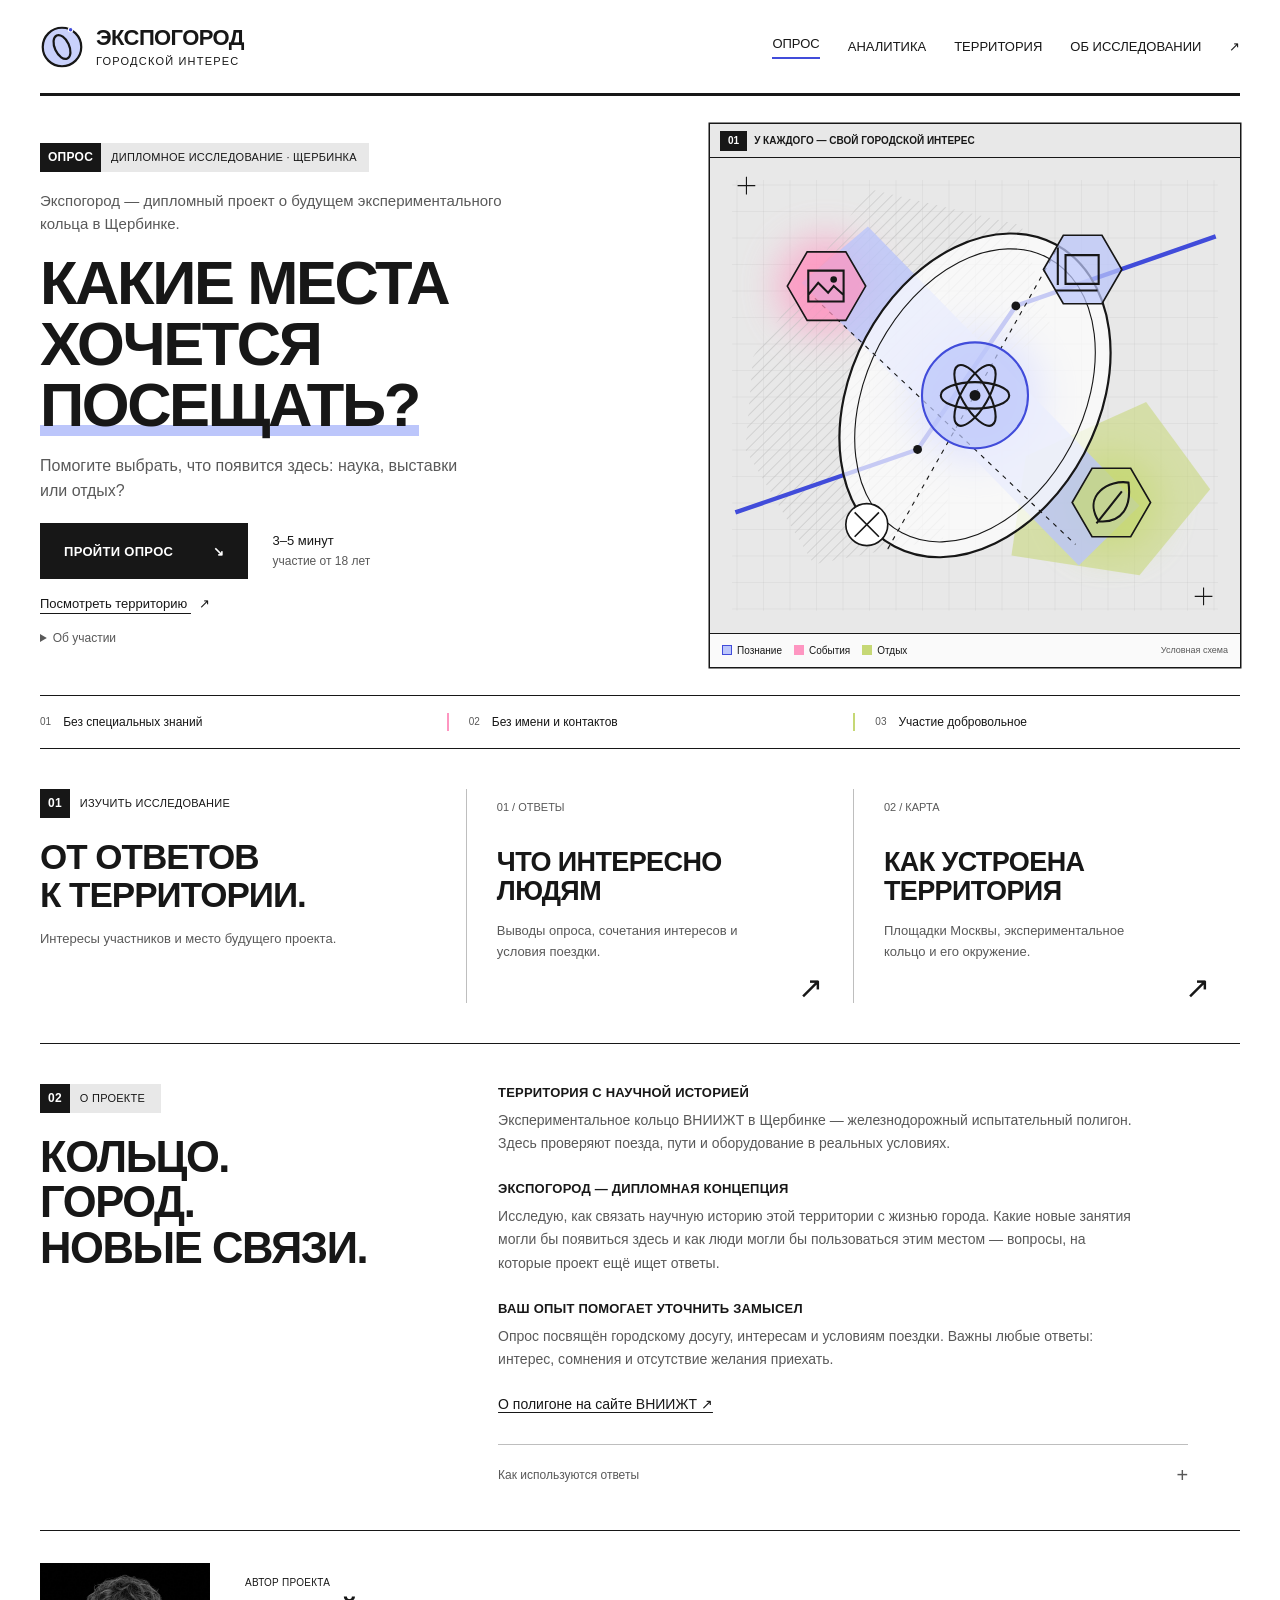
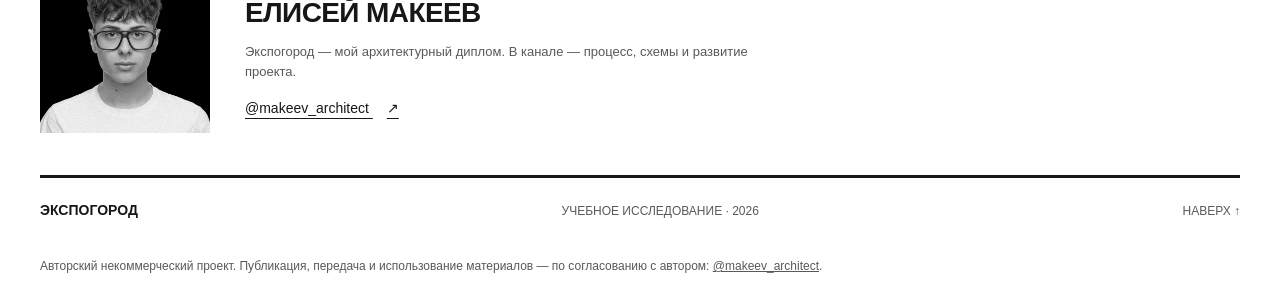
==== commit 4d0cba16: "Add 143-response test view, motion and readable analytics metrics" ====
--- a/index.html
+++ b/index.html
@@ -7,11 +7,11 @@
   <meta name="theme-color" content="#414cda">
   <title>Экспогород — городской интерес</title>
   <link rel="icon" href="assets/mark.svg?v=3.0" type="image/svg+xml">
-  <link rel="stylesheet" href="style.css?v=3.0">
-  <script src="config.js?v=3.0" defer></script>
-  <script src="app.js?v=3.0" defer></script>
-  <script src="motion.js?v=3.0" defer></script>
-</head>
+  <link rel="stylesheet" href="style.css?v=4.0">
+  <script src="config.js?v=4.0" defer></script>
+  <script src="app.js?v=4.0" defer></script>
+  <script src="test-mode.js?v=4.0" defer></script><script src="motion.js?v=4.0" defer></script>
+<link rel="stylesheet" href="effects.css?v=4.0"></head>
 <body class="home-page">
   <a class="skip" href="#main">Перейти к содержанию</a>
   <header class="header wrap">
@@ -22,12 +22,12 @@
     <section class="hero wrap" aria-labelledby="title">
       <div class="hero-copy">
         <p class="eyebrow"><span class="badge">Опрос</span> Дипломное исследование · Щербинка</p>
-        <p class="hero-context">Экспогород — архитектурный проект о будущем территории экспериментального железнодорожного кольца. Начинаем с вашего опыта.</p>
+        <p class="hero-context">Экспогород — дипломный проект о будущем экспериментального кольца в Щербинке.</p>
         <h1 id="title">Какие места<br>хочется<br><em>посещать?</em></h1>
-        <p class="lead">Что вам интересно в городе и ради чего вы готовы приехать в новое место? Ответы помогут уточнить программу дипломного проекта.</p>
+        <p class="lead">Помогите выбрать, что появится здесь: наука, выставки или отдых?</p>
         <div class="hero-action"><button id="start" class="primary" type="button">Пройти опрос <span aria-hidden="true">↘</span></button><span class="duration">3–5 минут<br><small>участие от 18 лет</small></span></div>
-        <p id="availability" class="availability" role="status">Ответы сохраняются в Яндекс Формах. Регистрация для участия не требуется.</p>
-        <a class="project-intro-link" href="territory.html">Сначала посмотреть территорию <span aria-hidden="true">↗</span></a>
+        <a class="project-intro-link" href="territory.html">Посмотреть территорию <span aria-hidden="true">↗</span></a>
+        <details class="hero-meta"><summary>Об участии</summary><p id="availability" class="availability" role="status">Ответы сохраняются в Яндекс Формах. Регистрация для участия не требуется.</p></details>
       </div>
       <div class="art hero-art" aria-hidden="true">
         <div class="diagram-title"><span class="badge">01</span> У каждого — свой городской интерес</div>
@@ -83,7 +83,7 @@
       <div id="form-mount"></div>
     </section>
     <section class="explore wrap" aria-labelledby="explore-title" data-reveal>
-      <div class="explore-intro"><p class="eyebrow"><span class="badge">01</span> Изучить исследование</p><h2 id="explore-title">От ответов<br> к территории.</h2><p>Посмотрите, что выбирают участники и в каком городском окружении находится кольцо.</p></div>
+      <div class="explore-intro"><p class="eyebrow"><span class="badge">01</span> Изучить исследование</p><h2 id="explore-title">От ответов<br> к территории.</h2><p>Интересы участников и место будущего проекта.</p></div>
       <a class="explore-link" href="analytics.html"><span class="explore-number">01 / Ответы</span><h3>Что интересно<br>людям</h3><p>Выводы опроса, сочетания интересов и условия поездки.</p><span class="explore-arrow" aria-hidden="true">↗</span></a>
       <a class="explore-link" href="territory.html"><span class="explore-number">02 / Карта</span><h3>Как устроена<br>территория</h3><p>Площадки Москвы, экспериментальное кольцо и его окружение.</p><span class="explore-arrow" aria-hidden="true">↗</span></a>
     </section>
@@ -102,10 +102,10 @@
     </section>
     <section class="author wrap" aria-labelledby="author-title" data-reveal>
       <img src="assets/author.png" width="640" height="640" alt="Елисей Макеев" loading="lazy" decoding="async">
-      <div><p class="eyebrow">Автор проекта</p><h2 id="author-title">Елисей Макеев</h2><p>Работаю над Экспогородом в рамках архитектурного диплома. В канале делюсь процессом, схемами и тем, как складывается проект.</p><a class="author-telegram" href="https://t.me/makeev_architect" target="_blank" rel="noopener noreferrer">@makeev_architect <span aria-hidden="true">↗</span></a></div>
+      <div><p class="eyebrow">Автор проекта</p><h2 id="author-title">Елисей Макеев</h2><p>Экспогород — мой архитектурный диплом. В канале — процесс, схемы и развитие проекта.</p><a class="author-telegram" href="https://t.me/makeev_architect" target="_blank" rel="noopener noreferrer">@makeev_architect <span aria-hidden="true">↗</span></a></div>
     </section>
   </main>
-  <footer class="footer wrap"><span>ЭКСПОГОРОД</span><span>Учебное исследование · 2026</span><a href="#main">Наверх ↑</a></footer>
+  <footer class="footer wrap"><span>ЭКСПОГОРОД</span><span>Учебное исследование · 2026</span><a href="#main">Наверх ↑</a></footer><p class="site-usage-note wrap">Авторский некоммерческий проект. Публикация, передача и использование материалов — по согласованию с автором: <a href="https://t.me/makeev_architect" target="_blank" rel="noopener noreferrer">@makeev_architect</a>.</p>
   <noscript><p class="wrap">Без JavaScript можно <a href="https://forms.yandex.ru/u/6aca68b9060b53c6863d3e48" target="_blank" rel="noopener noreferrer">открыть анкету отдельно в Яндекс Формах</a>.</p></noscript>
 </body>
 </html>
--- a/style.css
+++ b/style.css
@@ -44,16 +44,17 @@
 .about .about-links{display:flex;flex-wrap:wrap;gap:10px 22px;margin-top:22px;font-size:12px}.about-links a{color:var(--ink);text-underline-offset:3px}
 
 /* 3.0 — a clear survey entrance and a quieter research journey. */
-.home-page .hero{grid-template-columns:1.15fr 1fr;gap:64px;padding-block:48px;align-items:center}
+.home-page .hero{grid-template-columns:1.05fr 1fr;gap:48px;padding-block:28px;align-items:center}
 .home-page .hero .eyebrow{display:inline-flex;margin-bottom:18px;font-size:11px;padding-right:12px}
-.home-page .hero-context{max-width:530px;font-size:13px;color:var(--muted);line-height:1.6;margin:0 0 24px}
-.home-page h1{font-size:clamp(44px,5.1vw,73px);letter-spacing:-2.7px;margin-bottom:24px}
-.home-page .lead{font-size:16px;max-width:485px;margin-bottom:25px}
+.home-page .hero-context{max-width:500px;font-size:15px;color:var(--muted);line-height:1.5;margin:0 0 18px}
+.home-page h1{font-size:clamp(42px,4.8vw,68px);letter-spacing:-2.4px;margin-bottom:18px}
+.home-page .lead{font-size:16px;max-width:440px;margin-bottom:20px}
 .home-page .hero-action{gap:24px}.home-page .primary{min-height:56px;font-size:13px;padding:16px 23px}
 .home-page .project-intro-link{margin-top:15px;font-size:13px;font-weight:500;text-underline-offset:5px}
 .home-page .project-intro-link span{display:inline-block;margin-left:8px;transition:transform .2s}
 .home-page .project-intro-link:hover span{transform:translate(2px,-2px)}
-.home-page .availability{font-size:11px;max-width:460px;margin-top:17px}
+.home-page .availability{font-size:13px;max-width:460px;margin-top:8px}
+.hero-meta{margin-top:14px;max-width:460px}.hero-meta summary{font-size:12px;color:var(--muted);cursor:pointer}
 .home-page .hero-art{background:#f1f1f1;border:0;box-shadow:0 0 0 1.5px var(--ink);max-width:530px}
 .home-page .hero-art .diagram-title{font-size:10px;min-height:34px;padding:5px 10px;background:#e8e8e8}
 .home-page .hero-art .diagram-title .badge{font-size:10px}
@@ -68,7 +69,7 @@
 .participation p{margin:0;font-size:12px;display:flex;align-items:center;gap:12px}
 .participation p>span{font-size:10px;color:var(--muted);font-variant-numeric:tabular-nums}
 .participation p:nth-child(2){border-left:2px solid var(--pink);padding-left:20px}.participation p:nth-child(3){border-left:2px solid var(--lime);padding-left:20px}
-.home-page .explore{display:grid;grid-template-columns:1.1fr 1fr 1fr;gap:0;padding-block:68px;border-bottom:1px solid var(--ink)}
+.home-page .explore{display:grid;grid-template-columns:1.1fr 1fr 1fr;gap:0;padding-block:40px;border-bottom:1px solid var(--ink)}
 .explore-intro{padding-right:36px}.explore-intro .eyebrow{margin-bottom:20px;font-size:11px}.explore h2{font-size:35px;line-height:1.08;letter-spacing:-1px;text-transform:uppercase;margin:0 0 15px}
 .explore-intro>p:last-child{color:var(--muted);max-width:315px;font-size:13px;line-height:1.65}
 .explore-link{position:relative;text-decoration:none;padding:5px 30px 40px;border-left:1px solid var(--line);transition:background .25s}
@@ -76,7 +77,7 @@
 .explore-number{font-size:11px;text-transform:uppercase;color:var(--muted)}.explore-link h3{font-size:27px;letter-spacing:-.6px;text-transform:uppercase;line-height:1.1;margin:30px 0 14px}
 .explore-link p{font-size:13px;color:var(--muted);max-width:265px;line-height:1.6;margin:0}
 .explore-arrow{position:absolute;bottom:0;right:30px;font-size:30px;line-height:1;transition:transform .2s}.explore-link:hover .explore-arrow{transform:translate(3px,-3px)}
-.home-page .about{grid-template-columns:1.1fr 2fr;gap:50px;padding-block:64px}
+.home-page .about{grid-template-columns:1.1fr 2fr;gap:50px;padding-block:40px}
 .home-page .about .eyebrow{display:inline-flex;background:var(--panel);font-size:11px;padding-right:16px;margin:0 0 22px}
 .home-page .about h2{font-size:clamp(32px,3.4vw,45px);line-height:1.05;letter-spacing:-1.4px}
 .home-page .about-copy{max-width:690px}.home-page .about-copy h3{margin-top:25px;font-size:13px}.home-page .about-copy h3:first-child{margin-top:0}
@@ -89,10 +90,14 @@
 .author p:not(.eyebrow){font-size:13px;color:var(--muted);line-height:1.6;max-width:520px;margin:0 0 13px}
 .author-telegram{font-size:14px;font-weight:500;text-underline-offset:5px}.author-telegram span{margin-left:14px}
 [data-reveal]{transition:opacity .55s ease-out,transform .55s ease-out}.reveal-pending{opacity:0;transform:translateY(16px)}
-@media(max-width:1000px){.home-page .hero{gap:35px;padding-block:34px}.home-page h1{font-size:clamp(43px,5.4vw,62px);letter-spacing:-2px}.home-page .hero-context{font-size:12px}.home-page .lead{font-size:14px}.home-page .explore{padding-block:50px;grid-template-columns:1.1fr 1fr 1fr}.explore h2{font-size:30px}.explore-link{padding-inline:20px}.explore-link h3{font-size:22px}.explore-intro{padding-right:24px}.explore-arrow{right:20px}.home-page .about{gap:35px}}
-@media(max-width:760px){.home-page .hero{grid-template-columns:1fr;gap:30px}.home-page h1{font-size:clamp(47px,8.8vw,68px)}.home-page .hero-context{max-width:550px;font-size:13px}.home-page .lead{font-size:15px}.home-page .hero-art{justify-self:stretch;max-width:none}.home-page .hero .eyebrow{margin-bottom:14px}.participation{grid-template-columns:1fr;gap:12px;padding-block:19px}.participation p:nth-child(n){padding-left:0;border-left:0}.participation p>span{min-width:23px}.home-page .explore{grid-template-columns:1fr 1fr;gap:26px 0;padding-block:40px}.explore-intro{grid-column:1/-1;padding:0}.explore h2 br{display:none}.explore-intro>p:last-child{max-width:460px}.explore-link{padding:20px 20px 40px 0;border-left:0;border-top:1px solid var(--line)}.explore-link:last-child{padding-left:20px;border-left:1px solid var(--line)}.explore-link h3{margin-top:22px;font-size:23px}.explore-link p{font-size:12px}.explore-arrow{right:20px}.home-page .about{grid-template-columns:1fr;gap:15px;padding-block:40px}.home-page .about h2 br{display:none}.home-page .about h2{max-width:450px;font-size:35px;line-height:1.1}.author{grid-template-columns:125px 1fr;gap:23px;padding-block:25px 32px}.author>img{width:125px;height:125px}.author h2{font-size:23px}.author p:not(.eyebrow){font-size:12px}.author-telegram{font-size:13px}.home-page .hero-art .diagram-legend small{width:auto;margin-left:auto}}
-@media(max-width:420px){.home-page h1{font-size:45px;letter-spacing:-1.8px}.home-page .hero .eyebrow{font-size:9px;gap:7px}.home-page .hero .eyebrow>.badge{font-size:10px}.home-page .hero-action{gap:15px}.home-page .primary{font-size:11px;padding-inline:17px}.home-page .duration{font-size:11px}.home-page .duration small{font-size:10px}.explore-link h3{font-size:20px}.author{grid-template-columns:90px 1fr;gap:17px;align-items:start}.author>img{width:90px;height:90px}.author h2{font-size:20px}.author p:not(.eyebrow){margin-bottom:10px}.author-telegram{font-size:12px}.author-telegram span{margin-left:4px}}
+@media(max-width:1000px){.home-page .hero{gap:28px;padding-block:24px}.home-page h1{font-size:clamp(43px,5.4vw,62px);letter-spacing:-2px}.home-page .hero-context{font-size:12px}.home-page .lead{font-size:14px}.home-page .explore{padding-block:50px;grid-template-columns:1.1fr 1fr 1fr}.explore h2{font-size:30px}.explore-link{padding-inline:20px}.explore-link h3{font-size:22px}.explore-intro{padding-right:24px}.explore-arrow{right:20px}.home-page .about{gap:35px}}
+@media(max-width:760px){.home-page .hero{grid-template-columns:1fr;gap:22px;padding-block:22px}.home-page h1{font-size:clamp(40px,8vw,58px)}.home-page .hero-context{max-width:550px;font-size:14px;line-height:1.5;margin-bottom:14px}.home-page .lead{font-size:15px}.home-page .hero-art{justify-self:stretch;max-width:none}.home-page .hero .eyebrow{margin-bottom:14px}.participation{grid-template-columns:1fr;gap:12px;padding-block:19px}.participation p:nth-child(n){padding-left:0;border-left:0}.participation p>span{min-width:23px}.home-page .explore{grid-template-columns:1fr 1fr;gap:26px 0;padding-block:40px}.explore-intro{grid-column:1/-1;padding:0}.explore h2 br{display:none}.explore-intro>p:last-child{max-width:460px}.explore-link{padding:20px 20px 40px 0;border-left:0;border-top:1px solid var(--line)}.explore-link:last-child{padding-left:20px;border-left:1px solid var(--line)}.explore-link h3{margin-top:22px;font-size:23px}.explore-link p{font-size:12px}.explore-arrow{right:20px}.home-page .about{grid-template-columns:1fr;gap:15px;padding-block:40px}.home-page .about h2 br{display:none}.home-page .about h2{max-width:450px;font-size:35px;line-height:1.1}.author{grid-template-columns:125px 1fr;gap:23px;padding-block:25px 32px}.author>img{width:125px;height:125px}.author h2{font-size:23px}.author p:not(.eyebrow){font-size:12px}.author-telegram{font-size:13px}.home-page .hero-art .diagram-legend small{width:auto;margin-left:auto}}
+@media(max-width:420px){.home-page h1{font-size:39px;letter-spacing:-1.5px}.home-page .hero .eyebrow{font-size:9px;gap:7px}.home-page .hero .eyebrow>.badge{font-size:10px}.home-page .hero-action{gap:15px}.home-page .primary{font-size:11px;padding-inline:17px}.home-page .duration{font-size:11px}.home-page .duration small{font-size:10px}.explore-link h3{font-size:20px}.author{grid-template-columns:90px 1fr;gap:17px;align-items:start}.author>img{width:90px;height:90px}.author h2{font-size:20px}.author p:not(.eyebrow){margin-bottom:10px}.author-telegram{font-size:12px}.author-telegram span{margin-left:4px}}
 @media(prefers-reduced-motion:reduce){.hero-route,.hero-center{animation:none}[data-reveal],.hero-symbol,.explore-link,.explore-arrow,.project-intro-link span{transition:none}.reveal-pending{opacity:1;transform:none}}
 .home-page .hero>* , .home-page .about>* , .explore>* , .author>*{min-width:0}
 @media(max-width:760px){.home-page .explore{grid-template-columns:repeat(2,minmax(0,1fr))}.home-page .about{grid-template-columns:minmax(0,1fr)}}
 @media(max-width:360px){.explore-link h3{font-size:18px}.explore-link{padding-right:14px}.explore-link:last-child{padding-left:14px}.home-page .about h2{font-size:31px}}
+
+.site-usage-note{font-size:12px;line-height:1.6;color:var(--muted);margin-block:14px 24px;max-width:1320px}
+.test-mode .brand>span{color:var(--accent);font-weight:600;letter-spacing:.6px}
+.test-mode .snapshot-label{color:var(--accent);font-weight:600}
--- a/effects.css
+++ b/effects.css
@@ -0,0 +1,22 @@
+/* Motion is an enhancement. Geometry, labels and final values stay readable without it. */
+.interest-bar-track > span { transform-origin:left center; }
+#metric-total, #metric-interest, #metric-pairs { font-variant-numeric:tabular-nums; }
+.graph-node circle { transition:stroke-width .2s,filter .25s; }
+.graph-node:hover circle, .graph-node:focus-visible circle, .graph-node.is-selected circle {
+  filter:drop-shadow(0 0 5px #7e8dff66);
+}
+.interest-bar:hover .interest-bar-track > span { filter:brightness(1.06); }
+@media (prefers-reduced-motion:no-preference) {
+  .motion-ready .hero-art svg > path[stroke-dasharray] { animation:expo-route-flow 9s linear infinite; }
+  .motion-ready .hero-symbol-pink { animation:expo-symbol-float 7s ease-in-out infinite; }
+  .motion-ready .hero-symbol-lime { animation:expo-symbol-float 8s ease-in-out -3s infinite; }
+  .motion-ready .hero-symbol-lavender { animation:expo-symbol-float 9s ease-in-out -5s infinite; }
+  .motion-ready .hero-art svg > g[filter] { animation:expo-glow-drift 8s ease-in-out infinite; }
+  .motion-paused *, .motion-paused *::before, .motion-paused *::after { animation-play-state:paused !important; }
+}
+@keyframes expo-route-flow { to { stroke-dashoffset:-90; } }
+@keyframes expo-symbol-float { 0%,100% { translate:0 0; } 50% { translate:0 -4px; } }
+@keyframes expo-glow-drift { 0%,100% { opacity:.5; } 50% { opacity:.78; } }
+@media (prefers-reduced-motion:reduce) {
+  .hero-art *, .graph-node circle { animation:none !important; transition:none !important; }
+}
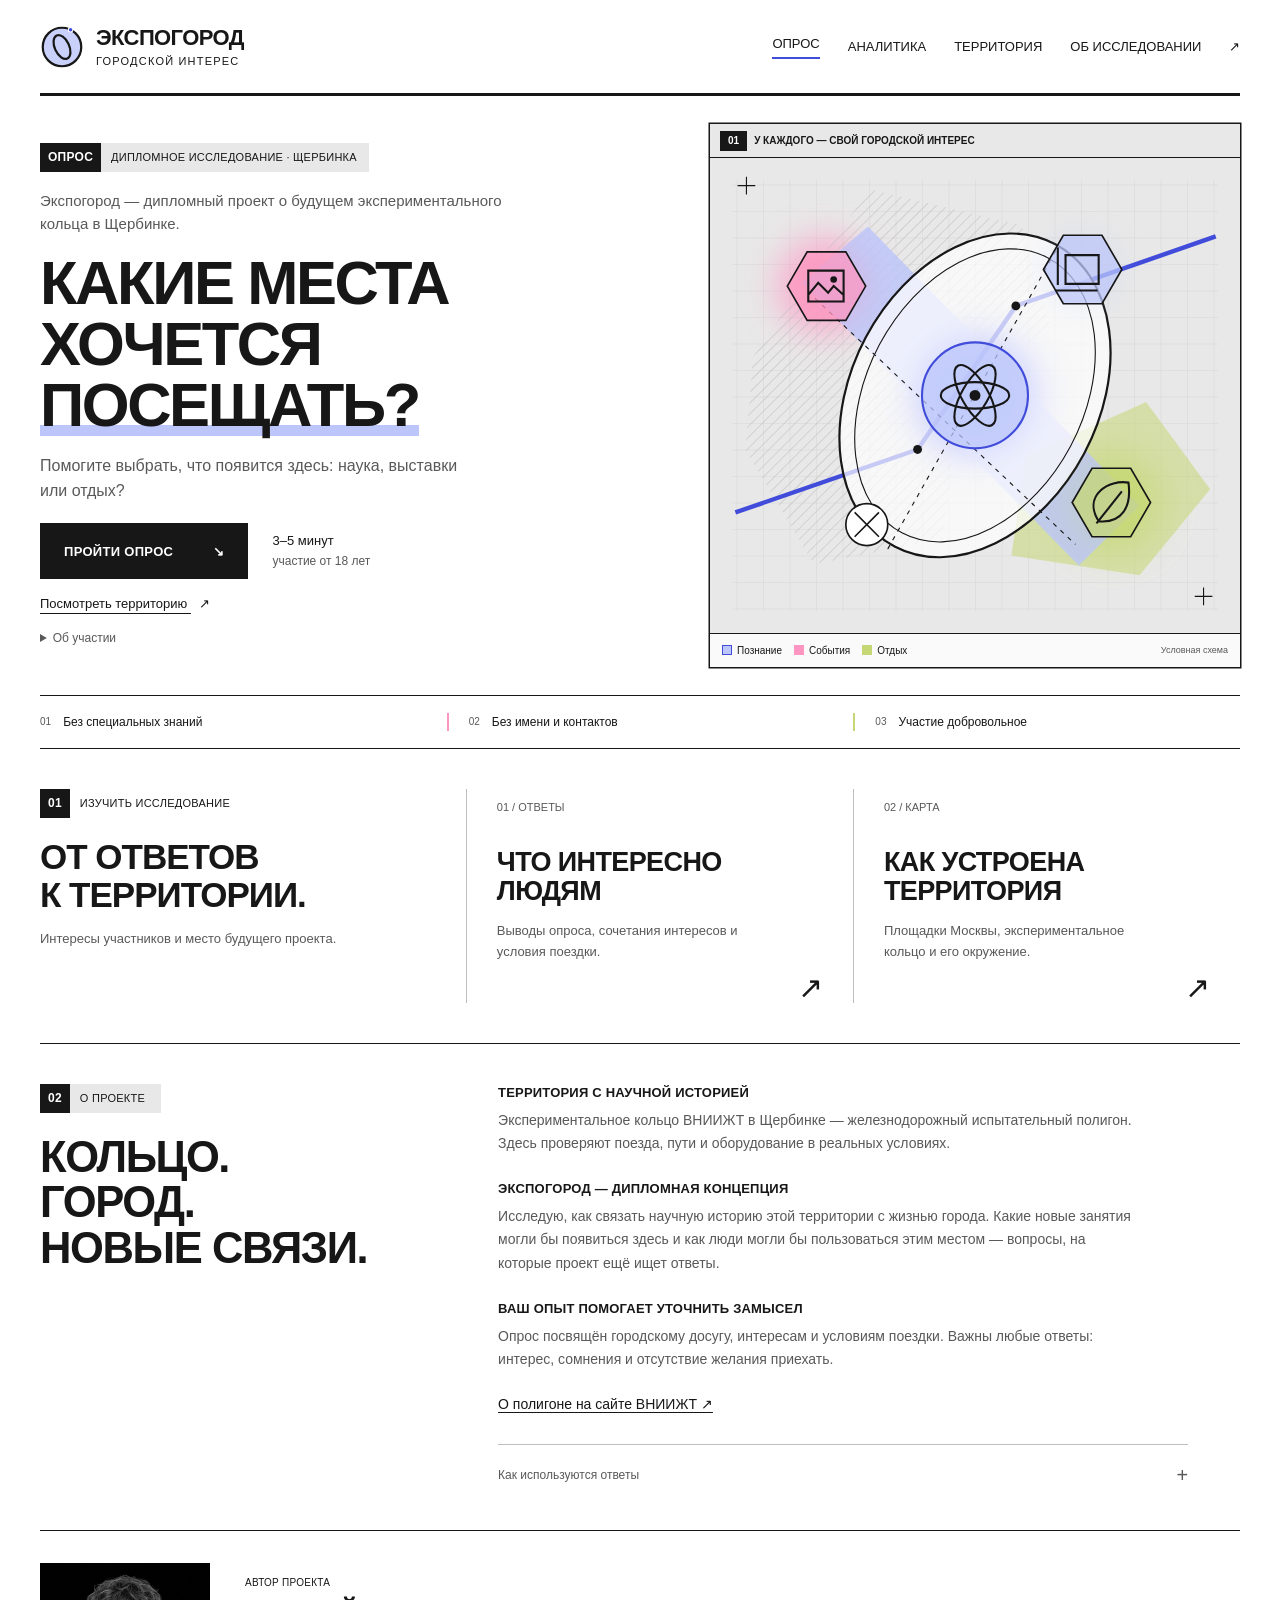
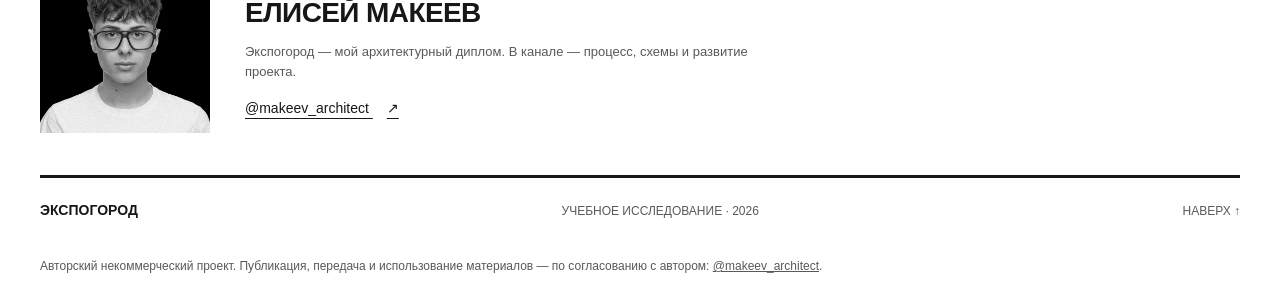
==== commit 33f2c386: "Fix chart animation seams and graph redraws; add staggered homepage glow" ====
--- a/index.html
+++ b/index.html
@@ -10,8 +10,8 @@
   <link rel="stylesheet" href="style.css?v=4.0">
   <script src="config.js?v=4.0" defer></script>
   <script src="app.js?v=4.0" defer></script>
-  <script src="test-mode.js?v=4.0" defer></script><script src="motion.js?v=4.0" defer></script>
-<link rel="stylesheet" href="effects.css?v=4.0"></head>
+  <script src="test-mode.js?v=4.0" defer></script><script src="motion.js?v=4.3" defer></script>
+<link rel="stylesheet" href="effects.css?v=4.3"></head>
 <body class="home-page">
   <a class="skip" href="#main">Перейти к содержанию</a>
   <header class="header wrap">
@@ -33,6 +33,7 @@
         <div class="diagram-title"><span class="badge">01</span> У каждого — свой городской интерес</div>
         <svg viewBox="0 0 480 430" xmlns="http://www.w3.org/2000/svg">
           <defs>
+            <filter id="hero-orb-glow" x="-100%" y="-100%" width="300%" height="300%"><feGaussianBlur stdDeviation="10"/></filter>
             <filter id="hero-glow" x="-90%" y="-90%" width="280%" height="280%"><feGaussianBlur stdDeviation="17"/></filter>
             <pattern id="grid" width="24" height="24" patternUnits="userSpaceOnUse"><path d="M24 0H0V24" fill="none" stroke="#c8c8c8" stroke-width=".5"/></pattern>
             <pattern id="hatch" width="7" height="7" patternUnits="userSpaceOnUse" patternTransform="rotate(45)"><path d="M0 0V7" stroke="#bdbdbd" stroke-width="1"/></pattern>
@@ -47,21 +48,39 @@
             <ellipse cx="240" cy="215" rx="112" ry="155" stroke-width="2"/><ellipse cx="240" cy="215" rx="98" ry="141" fill="none" stroke-width="1"/>
           </g>
           <path d="m95 127 236 223M161 354 315 81" stroke="#171717" stroke-width="1" stroke-dasharray="4 5" fill="none"/>
-          <circle class="hero-center" cx="240" cy="215" r="48" fill="#bcc6fb" fill-opacity=".72" stroke="#414cda" stroke-width="1.9"/>
-          <g transform="translate(240 215)" fill="none" stroke="#171717" stroke-width="1.9">
-            <ellipse rx="31" ry="12"/><ellipse rx="31" ry="12" transform="rotate(60)"/><ellipse rx="31" ry="12" transform="rotate(120)"/><circle r="4" fill="#171717"/>
+          <g class="hero-orb hero-orb-center" transform="translate(240 215)">
+            <circle class="hero-orb-halo" r="54" fill="#7e8dff" opacity=".14" filter="url(#hero-orb-glow)"/>
+            <circle class="hero-orb-wave" r="51" fill="none" stroke="#7e8dff" stroke-width="1.3" opacity="0"/>
+            <g class="hero-orb-face">
+              <circle r="48" fill="#bcc6fb" fill-opacity=".72" stroke="#414cda" stroke-width="1.9"/>
+              <g fill="none" stroke="#171717" stroke-width="1.9">
+                <ellipse rx="31" ry="12"/><ellipse rx="31" ry="12" transform="rotate(60)"/><ellipse rx="31" ry="12" transform="rotate(120)"/><circle r="4" fill="#171717"/>
+              </g>
+            </g>
           </g>
-          <g class="hero-symbol hero-symbol-pink" transform="translate(105 116)">
-            <path d="m-35 0 18-31h35L36 0 18 31h-35Z" fill="#fe96c1" fill-opacity=".72" stroke="#171717" stroke-width="1.5"/>
-            <path d="M-16-14h32v28h-32Zm0 22 9-11 9 9 5-6 9 8" fill="none" stroke="#171717" stroke-width="1.9"/><circle cx="7" cy="-6" r="3" fill="#171717"/>
+          <g class="hero-symbol hero-symbol-pink hero-orb" transform="translate(105 116)">
+            <circle class="hero-orb-halo" r="40" fill="#fe96c1" opacity=".12" filter="url(#hero-orb-glow)"/>
+            <circle class="hero-orb-wave" r="38" fill="none" stroke="#fe96c1" stroke-width="1.3" opacity="0"/>
+            <g class="hero-orb-face">
+              <path d="m-35 0 18-31h35L36 0 18 31h-35Z" fill="#fe96c1" fill-opacity=".72" stroke="#171717" stroke-width="1.5"/>
+              <path d="M-16-14h32v28h-32Zm0 22 9-11 9 9 5-6 9 8" fill="none" stroke="#171717" stroke-width="1.9"/><circle cx="7" cy="-6" r="3" fill="#171717"/>
+            </g>
           </g>
-          <g class="hero-symbol hero-symbol-lime" transform="translate(363 312)">
-            <path d="m-35 0 18-31h35L36 0 18 31h-35Z" fill="#c6d875" fill-opacity=".72" stroke="#171717" stroke-width="1.5"/>
-            <path d="M-11 17C-26-7-1-21 16-18c3 22-6 37-27 35ZM-13 19 10-10" fill="none" stroke="#171717" stroke-width="1.9"/>
+          <g class="hero-symbol hero-symbol-lime hero-orb" transform="translate(363 312)">
+            <circle class="hero-orb-halo" r="40" fill="#c6d875" opacity=".12" filter="url(#hero-orb-glow)"/>
+            <circle class="hero-orb-wave" r="38" fill="none" stroke="#c6d875" stroke-width="1.3" opacity="0"/>
+            <g class="hero-orb-face">
+              <path d="m-35 0 18-31h35L36 0 18 31h-35Z" fill="#c6d875" fill-opacity=".72" stroke="#171717" stroke-width="1.5"/>
+              <path d="M-11 17C-26-7-1-21 16-18c3 22-6 37-27 35ZM-13 19 10-10" fill="none" stroke="#171717" stroke-width="1.9"/>
+            </g>
           </g>
-          <g class="hero-symbol hero-symbol-lavender" transform="translate(337 101)">
-            <path d="m-35 0 18-31h35L36 0 18 31h-35Z" fill="#bcc6fb" fill-opacity=".72" stroke="#171717" stroke-width="1.5"/>
-            <path d="M-15-13h30v26h-30Zm-7-7v34m-2 5h38" fill="none" stroke="#171717" stroke-width="1.9"/>
+          <g class="hero-symbol hero-symbol-lavender hero-orb" transform="translate(337 101)">
+            <circle class="hero-orb-halo" r="40" fill="#bcc6fb" opacity=".12" filter="url(#hero-orb-glow)"/>
+            <circle class="hero-orb-wave" r="38" fill="none" stroke="#bcc6fb" stroke-width="1.3" opacity="0"/>
+            <g class="hero-orb-face">
+              <path d="m-35 0 18-31h35L36 0 18 31h-35Z" fill="#bcc6fb" fill-opacity=".72" stroke="#171717" stroke-width="1.5"/>
+              <path d="M-15-13h30v26h-30Zm-7-7v34m-2 5h38" fill="none" stroke="#171717" stroke-width="1.9"/>
+            </g>
           </g>
           <g transform="translate(142 332)">
             <circle r="19" fill="#fff" stroke="#171717" stroke-width="1.5"/><path d="m-11 11 22-22m-22 0 22 22" stroke="#171717" stroke-width="1.5"/>
--- a/effects.css
+++ b/effects.css
@@ -6,13 +6,35 @@
   filter:drop-shadow(0 0 5px #7e8dff66);
 }
 .interest-bar:hover .interest-bar-track > span { filter:brightness(1.06); }
+.hero-orb { --orb-delay:0s; }
+.hero-symbol-lavender { --orb-delay:-2.7s; }
+.hero-symbol-lime { --orb-delay:-5.4s; }
+.hero-orb-center { --orb-delay:-1.4s; }
+.hero-orb-face, .hero-orb-halo, .hero-orb-wave { transform-origin:0 0; }
 @media (prefers-reduced-motion:no-preference) {
   .motion-ready .hero-art svg > path[stroke-dasharray] { animation:expo-route-flow 9s linear infinite; }
   .motion-ready .hero-symbol-pink { animation:expo-symbol-float 7s ease-in-out infinite; }
   .motion-ready .hero-symbol-lime { animation:expo-symbol-float 8s ease-in-out -3s infinite; }
   .motion-ready .hero-symbol-lavender { animation:expo-symbol-float 9s ease-in-out -5s infinite; }
+  .motion-ready .hero-orb-face { animation:expo-orb-breathe 8s ease-in-out var(--orb-delay) infinite; }
+  .motion-ready .hero-orb-halo { animation:expo-orb-glow 8s ease-in-out var(--orb-delay) infinite; }
+  .motion-ready .hero-orb-wave { animation:expo-orb-wave 8s ease-out var(--orb-delay) infinite; }
   .motion-ready .hero-art svg > g[filter] { animation:expo-glow-drift 8s ease-in-out infinite; }
   .motion-paused *, .motion-paused *::before, .motion-paused *::after { animation-play-state:paused !important; }
+}
+/* Local transforms animate each icon around its own centre; parent SVG translations stay intact. */
+@keyframes expo-orb-breathe {
+  0%,18%,70%,100% { transform:scale(1); }
+  40% { transform:scale(1.065); }
+}
+@keyframes expo-orb-glow {
+  0%,18%,70%,100% { opacity:.1; transform:scale(.92); }
+  40% { opacity:.72; transform:scale(1.18); }
+}
+@keyframes expo-orb-wave {
+  0%,18% { opacity:0; transform:scale(1); }
+  28% { opacity:.42; transform:scale(1.06); }
+  62%,100% { opacity:0; transform:scale(1.55); }
 }
 @keyframes expo-route-flow { to { stroke-dashoffset:-90; } }
 @keyframes expo-symbol-float { 0%,100% { translate:0 0; } 50% { translate:0 -4px; } }
